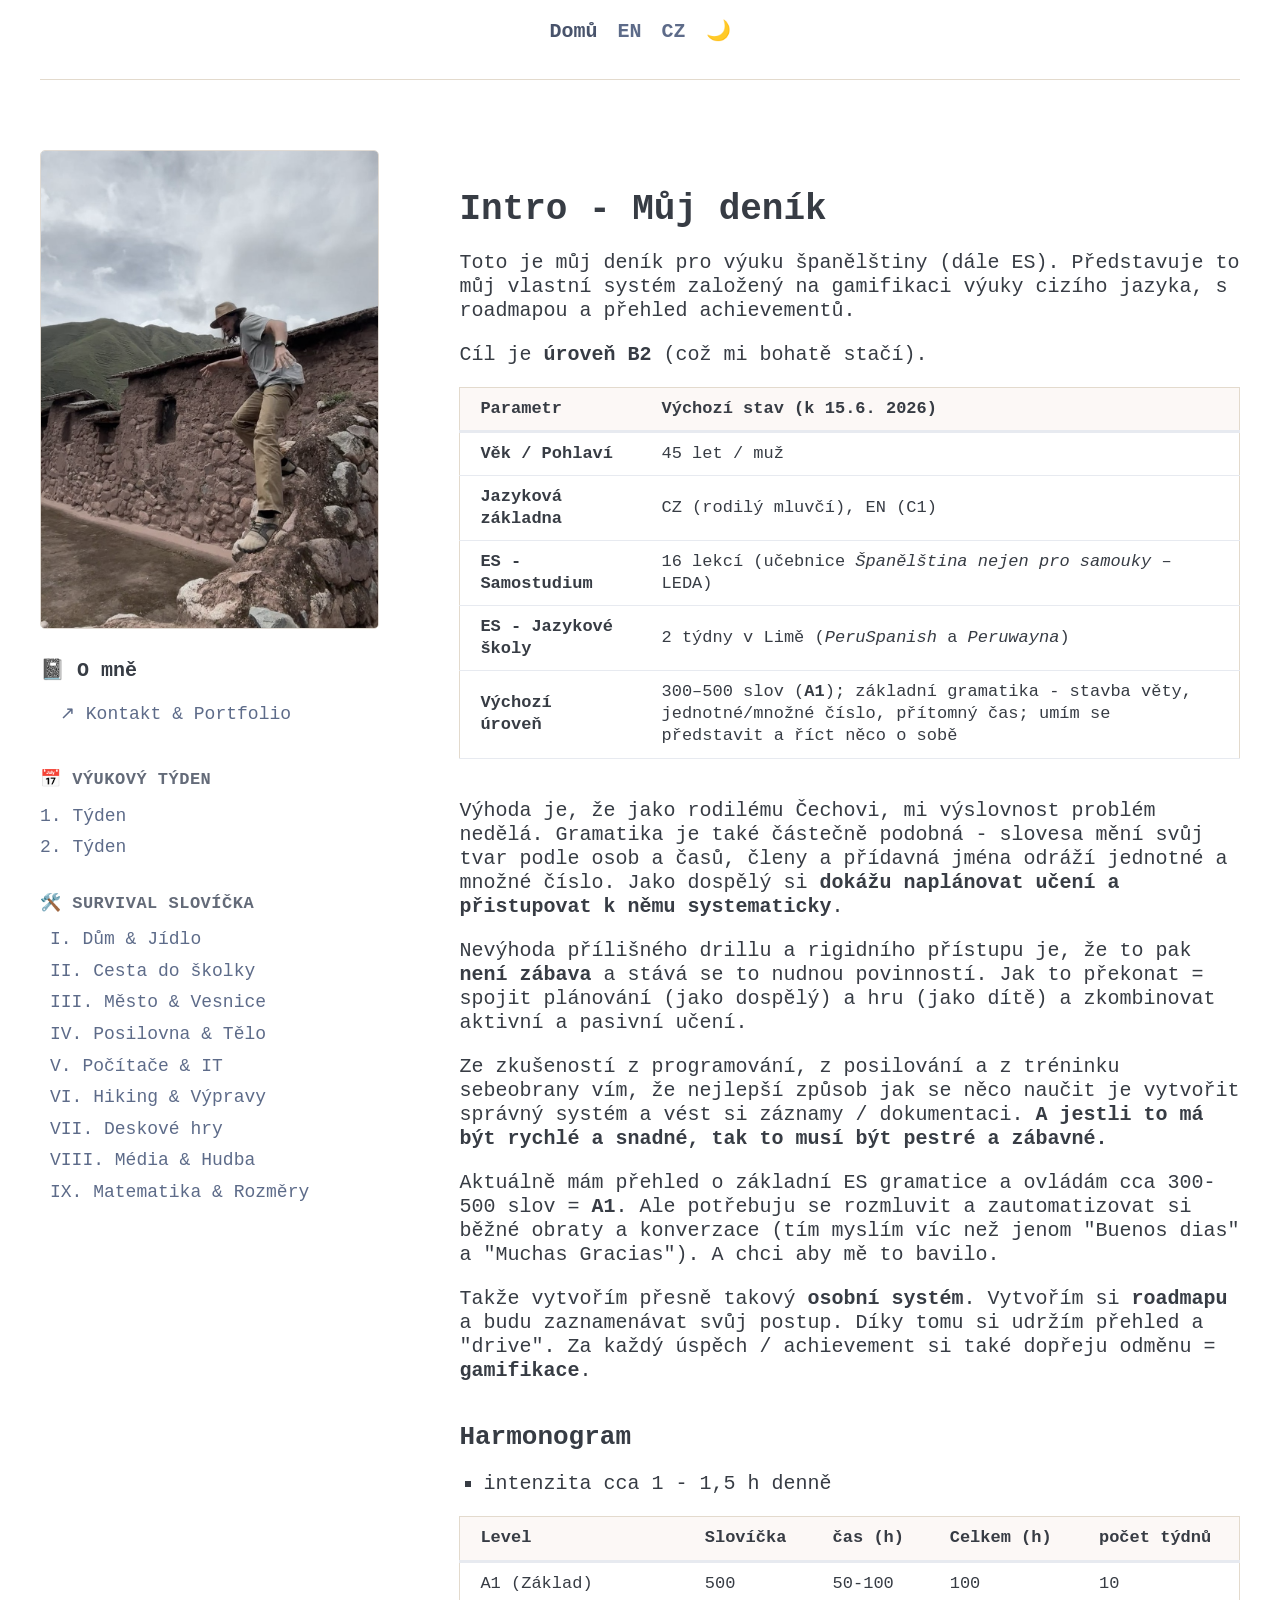
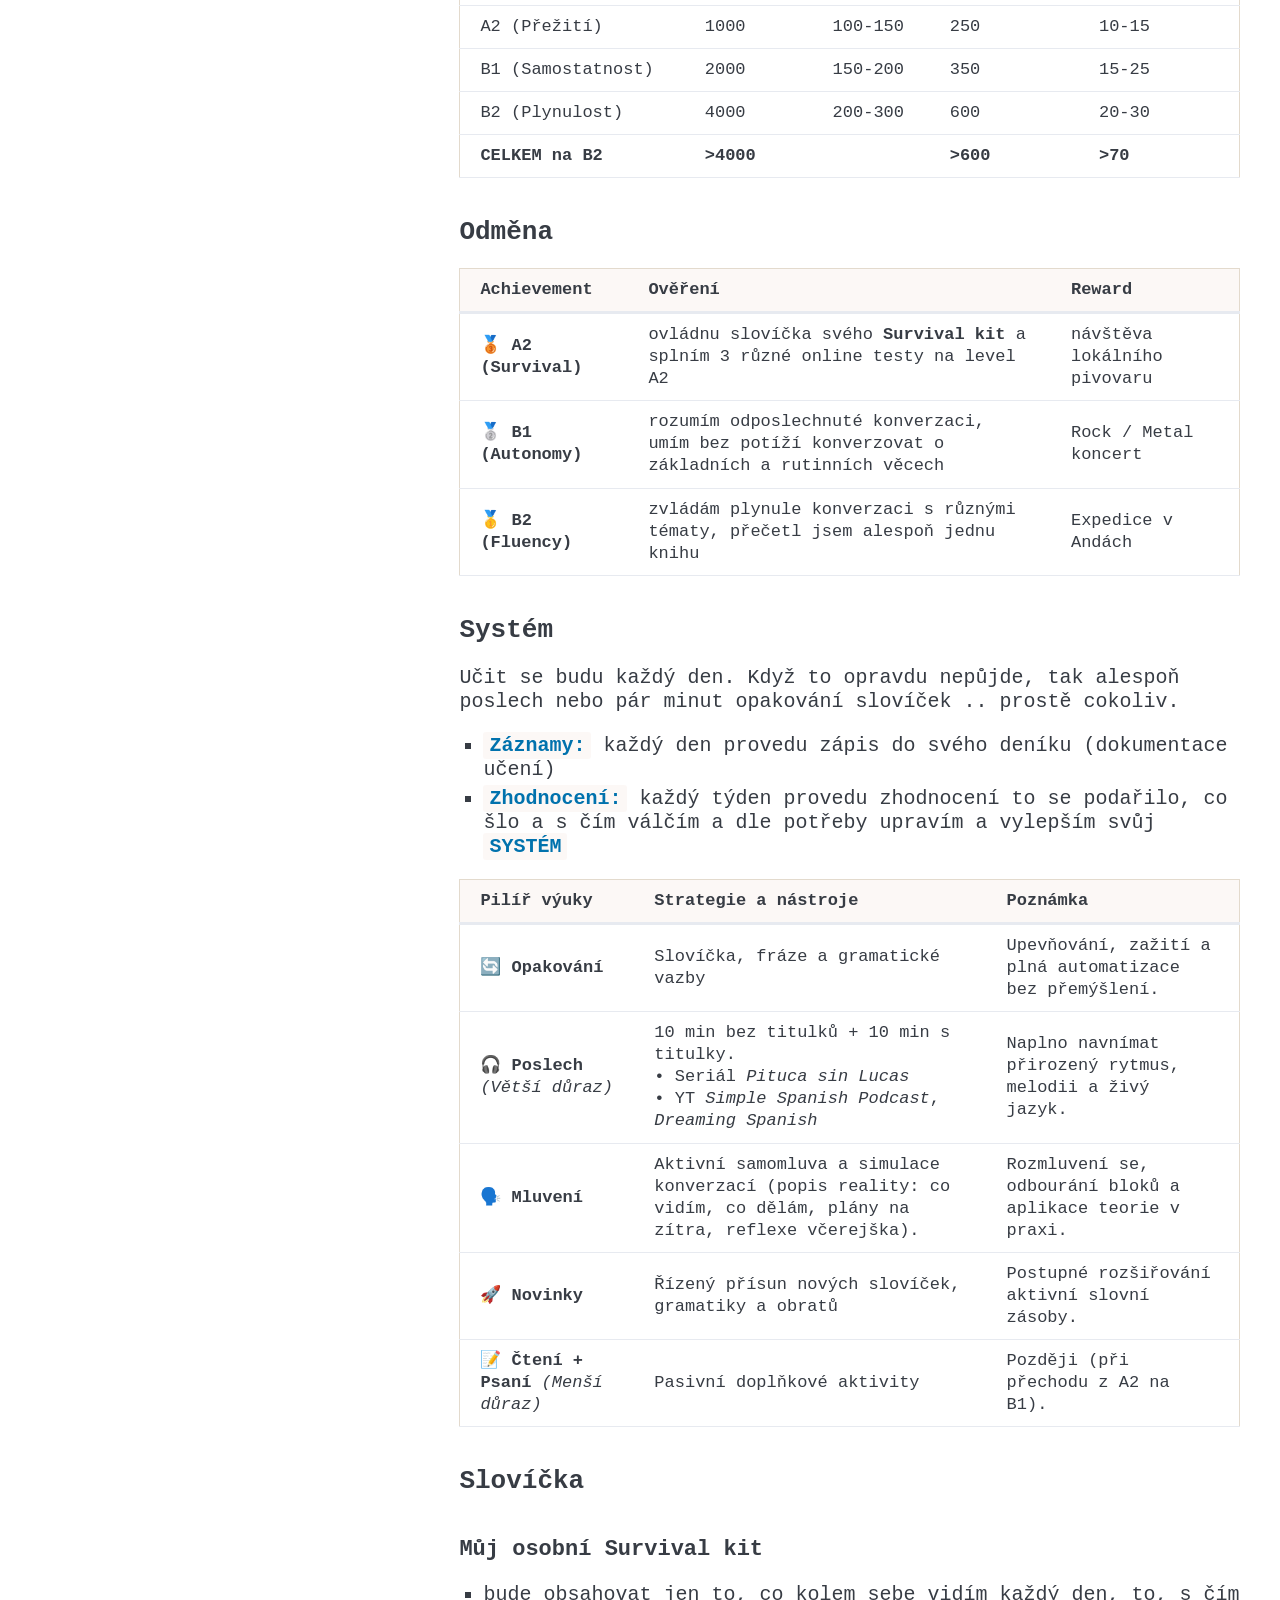
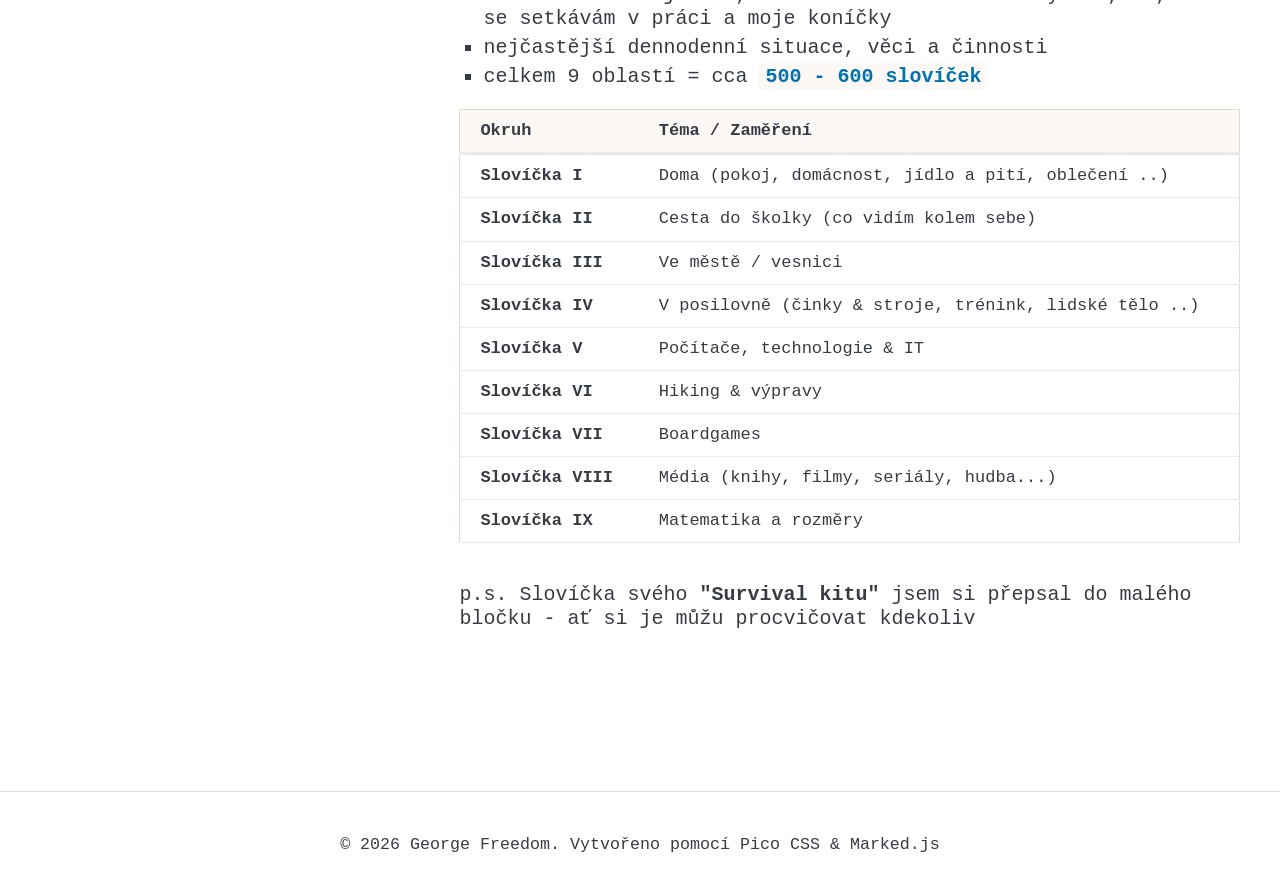
==== cz/index.html @ 5ef9df4e "Add files via upload" ====
<!DOCTYPE html>
<html lang="cs" data-theme="light">
<head>
    <meta charset="UTF-8">
    <meta name="viewport" content="width=device-width, initial-scale=1.0">
    <title>Moje cesta za španělštinou</title>
    <link rel="icon" type="image/png" href="../static/img/favicon.png">
    <meta name="description" content="Můj deník - systémové učení španělštiny.">
    
    <!-- CSS -->
    <link rel="stylesheet" href="../static/css/pico.min.css">  
    <link rel="stylesheet" href="../static/css/custom.css">
</head>
<body>

    <!-- TOP NAVIGATION -->
    <nav class="container">
        <ul>
            <li><a href="#" class="md-link secondary font-weight-bold" data-path="cz_content/intro.md">Domů</a></li>
            <li><a href="../index.html" class="secondary font-weight-bold">EN</a></li>
            <li><a href="#" class="secondary font-weight-bold">CZ</a></li>
            <li><a href="#" id="theme-toggle" class="secondary" aria-label="Změnit téma">🌙</a></li>
        </ul>
    </nav>

    <!-- TWO COLUMN LAYOUT -->
    <main class="container dashboard-grid">
        
        <!-- LEFT COLUMN: SYSTEM OVERVIEW & MD NAVIGATION -->
        <aside class="dashboard-sidebar">
            <div class="sidebar-sticky">
                
                <img class="journal-profile-img" src="../static/img/profilka.jpeg" alt="Expedition Logbook Focus">

                <div class="profile-header">
                    <p class="about-title">📓 O mně</p>
                    <ul class="about-links">
                        <li><a href="https://dashboard.georgefreedom.com/" target="_blank">↗ Kontakt & Portfolio</a></li>
                    </ul>
                </div>
                
                <nav class="journal-nav">
                    <p class="nav-title">📅 Výukový týden</p>
                    <ul>
                        <li><a href="#" class="md-link" data-path="cz_content/weeks/week1.md">1. Týden</a></li>
                        <li><a href="#" class="md-link" data-path="cz_content/weeks/week2.md">2. Týden</a></li>
                    </ul>

                    <p class="nav-title">🛠️ Survival slovíčka</p>
                    <ul>
                        <li><a href="#" class="md-link" data-path="cz_content/vocabulary/vocab1.md">I. Dům & Jídlo</a></li>
                        <li><a href="#" class="md-link" data-path="cz_content/vocabulary/vocab2.md">II. Cesta do školky</a></li>
                        <li><a href="#" class="md-link" data-path="cz_content/vocabulary/vocab3.md">III. Město & Vesnice</a></li>
                        <li><a href="#" class="md-link" data-path="cz_content/vocabulary/vocab4.md">IV. Posilovna & Tělo</a></li>
                        <li><a href="#" class="md-link" data-path="cz_content/vocabulary/vocab5.md">V. Počítače & IT</a></li>
                        <li><a href="#" class="md-link" data-path="cz_content/vocabulary/vocab6.md">VI. Hiking & Výpravy</a></li>
                        <li><a href="#" class="md-link" data-path="cz_content/vocabulary/vocab7.md">VII. Deskové hry</a></li>
                        <li><a href="#" class="md-link" data-path="cz_content/vocabulary/vocab8.md">VIII. Média & Hudba</a></li>
                        <li><a href="#" class="md-link" data-path="cz_content/vocabulary/vocab9.md">IX. Matematika & Rozměry</a></li>
                    </ul>
                </nav>
            </div>
        </aside>

        <!-- RIGHT COLUMN: DYNAMIC CONTENT AREA -->
        <section class="dashboard-content" id="view-wrapper">
            <div id="dynamic-content">
                <p aria-busy="true">Načítám jádro systému...</p>
            </div>
        </section>
    </main>

    <!-- FOOTER -->
    <footer class="dashboard-footer">
        <small>&copy; 2026 George Freedom. Vytvořeno pomocí Pico CSS & Marked.js</small>
    </footer>

    <!-- LOCAL MARKDOWN PARSER & ARCHITECTURE SCRIPT -->
    <script src="../static/js/marked.min.js"></script>
    <script>
        // Theme Toggle Logic
        const toggleBtn = document.getElementById('theme-toggle');
        const html = document.documentElement;
        const savedTheme = localStorage.getItem('theme') || (window.matchMedia('(prefers-color-scheme: dark)').matches ? 'dark' : 'light');
        html.setAttribute('data-theme', savedTheme);
        updateToggleIcon(savedTheme);

        toggleBtn.addEventListener('click', (e) => {
            e.preventDefault();
            const currentTheme = html.getAttribute('data-theme');
            const newTheme = currentTheme === 'dark' ? 'light' : 'dark';
            html.setAttribute('data-theme', newTheme);
            localStorage.setItem('theme', newTheme);
            updateToggleIcon(newTheme);
        });

        function updateToggleIcon(theme) {
            toggleBtn.innerHTML = theme === 'dark' ? '☀️' : '🌙';
        }

        // Default Intro Path for CZ version
        const DEFAULT_INTRO = "cz_content/intro.md";

        document.addEventListener("DOMContentLoaded", () => {
            fetchAndRenderMarkdown(DEFAULT_INTRO);
            
            const defaultActive = document.querySelector(`[data-path="${DEFAULT_INTRO}"]`);
            if (defaultActive) {
                defaultActive.setAttribute('aria-current', 'page');
            }
        });

        // Async Markdown Loader
        async function fetchAndRenderMarkdown(filePath) {
            const container = document.getElementById('dynamic-content');
            container.innerHTML = '<p aria-busy="true">Načítám záznam z deníku...</p>';
            
            try {
                const response = await fetch(filePath);
                if (!response.ok) throw new Error(`Soubor nenalezen (${response.status})`);
                
                const rawMarkdown = await response.text();
                container.innerHTML = marked.parse(rawMarkdown);
                
                if (window.innerWidth < 992) {
                    document.getElementById('view-wrapper').scrollIntoView({ behavior: 'smooth' });
                }
            } catch (error) {
                container.innerHTML = `
                    <article style="border-left: 4px solid var(--pico-form-element-invalid-border-color); font-family: var(--logbook-mono);">
                        <h3>Chyba při spuštění</h3>
                        <p>Nepodařilo se načíst: <code>${filePath}</code></p>
                        <p><small>${error.message}</small></p>
                    </article>
                `;
            }
        }

        // Navigation Link Trigger
        document.querySelectorAll('.md-link').forEach(link => {
            link.addEventListener('click', (e) => {
                e.preventDefault();
                
                document.querySelectorAll('.md-link').forEach(l => l.removeAttribute('aria-current'));
                
                // JS text boundary check matching Czech UI
                if (link.innerText !== "Domů") {
                    link.setAttribute('aria-current', 'page');
                } else {
                    const asideIntro = document.querySelector(`aside [data-path="${DEFAULT_INTRO}"]`);
                    if (asideIntro) asideIntro.setAttribute('aria-current', 'page');
                }
                
                const path = link.getAttribute('data-path');
                fetchAndRenderMarkdown(path);
            });
        });
    </script>
</body>
</html>
---- static/css/pico.min.css ----
@charset "UTF-8";/*!
 * Pico CSS ✨ v2.1.1 (https://picocss.com)
 * Copyright 2019-2025 - Licensed under MIT
 */:host,:root{--pico-font-family-emoji:"Apple Color Emoji","Segoe UI Emoji","Segoe UI Symbol","Noto Color Emoji";--pico-font-family-sans-serif:system-ui,"Segoe UI",Roboto,Oxygen,Ubuntu,Cantarell,Helvetica,Arial,"Helvetica Neue",sans-serif,var(--pico-font-family-emoji);--pico-font-family-monospace:ui-monospace,SFMono-Regular,"SF Mono",Menlo,Consolas,"Liberation Mono",monospace,var(--pico-font-family-emoji);--pico-font-family:var(--pico-font-family-sans-serif);--pico-line-height:1.5;--pico-font-weight:400;--pico-font-size:100%;--pico-text-underline-offset:0.1rem;--pico-border-radius:0.25rem;--pico-border-width:0.0625rem;--pico-outline-width:0.125rem;--pico-transition:0.2s ease-in-out;--pico-spacing:1rem;--pico-typography-spacing-vertical:1rem;--pico-block-spacing-vertical:var(--pico-spacing);--pico-block-spacing-horizontal:var(--pico-spacing);--pico-grid-column-gap:var(--pico-spacing);--pico-grid-row-gap:var(--pico-spacing);--pico-form-element-spacing-vertical:0.75rem;--pico-form-element-spacing-horizontal:1rem;--pico-group-box-shadow:0 0 0 rgba(0, 0, 0, 0);--pico-group-box-shadow-focus-with-button:0 0 0 var(--pico-outline-width) var(--pico-primary-focus);--pico-group-box-shadow-focus-with-input:0 0 0 0.0625rem var(--pico-form-element-border-color);--pico-modal-overlay-backdrop-filter:blur(0.375rem);--pico-nav-element-spacing-vertical:1rem;--pico-nav-element-spacing-horizontal:0.5rem;--pico-nav-link-spacing-vertical:0.5rem;--pico-nav-link-spacing-horizontal:0.5rem;--pico-nav-breadcrumb-divider:">";--pico-icon-checkbox:url("data:image/svg+xml,%3Csvg xmlns='http://www.w3.org/2000/svg' width='24' height='24' viewBox='0 0 24 24' fill='none' stroke='rgb(255, 255, 255)' stroke-width='4' stroke-linecap='round' stroke-linejoin='round'%3E%3Cpolyline points='20 6 9 17 4 12'%3E%3C/polyline%3E%3C/svg%3E");--pico-icon-minus:url("data:image/svg+xml,%3Csvg xmlns='http://www.w3.org/2000/svg' width='24' height='24' viewBox='0 0 24 24' fill='none' stroke='rgb(255, 255, 255)' stroke-width='4' stroke-linecap='round' stroke-linejoin='round'%3E%3Cline x1='5' y1='12' x2='19' y2='12'%3E%3C/line%3E%3C/svg%3E");--pico-icon-chevron:url("data:image/svg+xml,%3Csvg xmlns='http://www.w3.org/2000/svg' width='24' height='24' viewBox='0 0 24 24' fill='none' stroke='rgb(136, 145, 164)' stroke-width='2' stroke-linecap='round' stroke-linejoin='round'%3E%3Cpolyline points='6 9 12 15 18 9'%3E%3C/polyline%3E%3C/svg%3E");--pico-icon-date:url("data:image/svg+xml,%3Csvg xmlns='http://www.w3.org/2000/svg' width='24' height='24' viewBox='0 0 24 24' fill='none' stroke='rgb(136, 145, 164)' stroke-width='2' stroke-linecap='round' stroke-linejoin='round'%3E%3Crect x='3' y='4' width='18' height='18' rx='2' ry='2'%3E%3C/rect%3E%3Cline x1='16' y1='2' x2='16' y2='6'%3E%3C/line%3E%3Cline x1='8' y1='2' x2='8' y2='6'%3E%3C/line%3E%3Cline x1='3' y1='10' x2='21' y2='10'%3E%3C/line%3E%3C/svg%3E");--pico-icon-time:url("data:image/svg+xml,%3Csvg xmlns='http://www.w3.org/2000/svg' width='24' height='24' viewBox='0 0 24 24' fill='none' stroke='rgb(136, 145, 164)' stroke-width='2' stroke-linecap='round' stroke-linejoin='round'%3E%3Ccircle cx='12' cy='12' r='10'%3E%3C/circle%3E%3Cpolyline points='12 6 12 12 16 14'%3E%3C/polyline%3E%3C/svg%3E");--pico-icon-search:url("data:image/svg+xml,%3Csvg xmlns='http://www.w3.org/2000/svg' width='24' height='24' viewBox='0 0 24 24' fill='none' stroke='rgb(136, 145, 164)' stroke-width='1.5' stroke-linecap='round' stroke-linejoin='round'%3E%3Ccircle cx='11' cy='11' r='8'%3E%3C/circle%3E%3Cline x1='21' y1='21' x2='16.65' y2='16.65'%3E%3C/line%3E%3C/svg%3E");--pico-icon-close:url("data:image/svg+xml,%3Csvg xmlns='http://www.w3.org/2000/svg' width='24' height='24' viewBox='0 0 24 24' fill='none' stroke='rgb(136, 145, 164)' stroke-width='3' stroke-linecap='round' stroke-linejoin='round'%3E%3Cline x1='18' y1='6' x2='6' y2='18'%3E%3C/line%3E%3Cline x1='6' y1='6' x2='18' y2='18'%3E%3C/line%3E%3C/svg%3E");--pico-icon-loading:url("data:image/svg+xml,%3Csvg fill='none' height='24' width='24' viewBox='0 0 24 24' xmlns='http://www.w3.org/2000/svg' %3E%3Cstyle%3E g %7B animation: rotate 2s linear infinite; transform-origin: center center; %7D circle %7B stroke-dasharray: 75,100; stroke-dashoffset: -5; animation: dash 1.5s ease-in-out infinite; stroke-linecap: round; %7D @keyframes rotate %7B 0%25 %7B transform: rotate(0deg); %7D 100%25 %7B transform: rotate(360deg); %7D %7D @keyframes dash %7B 0%25 %7B stroke-dasharray: 1,100; stroke-dashoffset: 0; %7D 50%25 %7B stroke-dasharray: 44.5,100; stroke-dashoffset: -17.5; %7D 100%25 %7B stroke-dasharray: 44.5,100; stroke-dashoffset: -62; %7D %7D %3C/style%3E%3Cg%3E%3Ccircle cx='12' cy='12' r='10' fill='none' stroke='rgb(136, 145, 164)' stroke-width='4' /%3E%3C/g%3E%3C/svg%3E")}@media (min-width:576px){:host,:root{--pico-font-size:106.25%}}@media (min-width:768px){:host,:root{--pico-font-size:112.5%}}@media (min-width:1024px){:host,:root{--pico-font-size:118.75%}}@media (min-width:1280px){:host,:root{--pico-font-size:125%}}@media (min-width:1536px){:host,:root{--pico-font-size:131.25%}}a{--pico-text-decoration:underline}a.contrast,a.secondary{--pico-text-decoration:underline}small{--pico-font-size:0.875em}h1,h2,h3,h4,h5,h6{--pico-font-weight:700}h1{--pico-font-size:2rem;--pico-line-height:1.125;--pico-typography-spacing-top:3rem}h2{--pico-font-size:1.75rem;--pico-line-height:1.15;--pico-typography-spacing-top:2.625rem}h3{--pico-font-size:1.5rem;--pico-line-height:1.175;--pico-typography-spacing-top:2.25rem}h4{--pico-font-size:1.25rem;--pico-line-height:1.2;--pico-typography-spacing-top:1.874rem}h5{--pico-font-size:1.125rem;--pico-line-height:1.225;--pico-typography-spacing-top:1.6875rem}h6{--pico-font-size:1rem;--pico-line-height:1.25;--pico-typography-spacing-top:1.5rem}tfoot td,tfoot th,thead td,thead th{--pico-font-weight:600;--pico-border-width:0.1875rem}code,kbd,pre,samp{--pico-font-family:var(--pico-font-family-monospace)}kbd{--pico-font-weight:bolder}:where(select,textarea),input:not([type=submit],[type=button],[type=reset],[type=checkbox],[type=radio],[type=file]){--pico-outline-width:0.0625rem}[type=search]{--pico-border-radius:5rem}[type=checkbox],[type=radio]{--pico-border-width:0.125rem}[type=checkbox][role=switch]{--pico-border-width:0.1875rem}details.dropdown summary:not([role=button]){--pico-outline-width:0.0625rem}nav details.dropdown summary:focus-visible{--pico-outline-width:0.125rem}[role=search]{--pico-border-radius:5rem}[role=group]:has(button.secondary:focus,[type=submit].secondary:focus,[type=button].secondary:focus,[role=button].secondary:focus),[role=search]:has(button.secondary:focus,[type=submit].secondary:focus,[type=button].secondary:focus,[role=button].secondary:focus){--pico-group-box-shadow-focus-with-button:0 0 0 var(--pico-outline-width) var(--pico-secondary-focus)}[role=group]:has(button.contrast:focus,[type=submit].contrast:focus,[type=button].contrast:focus,[role=button].contrast:focus),[role=search]:has(button.contrast:focus,[type=submit].contrast:focus,[type=button].contrast:focus,[role=button].contrast:focus){--pico-group-box-shadow-focus-with-button:0 0 0 var(--pico-outline-width) var(--pico-contrast-focus)}[role=group] [role=button],[role=group] [type=button],[role=group] [type=submit],[role=group] button,[role=search] [role=button],[role=search] [type=button],[role=search] [type=submit],[role=search] button{--pico-form-element-spacing-horizontal:2rem}details summary[role=button]:not(.outline)::after{filter:brightness(0) invert(1)}[aria-busy=true]:not(input,select,textarea):is(button,[type=submit],[type=button],[type=reset],[role=button]):not(.outline)::before{filter:brightness(0) invert(1)}:host(:not([data-theme=dark])),:root:not([data-theme=dark]),[data-theme=light]{color-scheme:light;--pico-background-color:#fff;--pico-color:#373c44;--pico-text-selection-color:rgba(2, 154, 232, 0.25);--pico-muted-color:#646b79;--pico-muted-border-color:rgb(231, 234, 239.5);--pico-primary:#0172ad;--pico-primary-background:#0172ad;--pico-primary-border:var(--pico-primary-background);--pico-primary-underline:rgba(1, 114, 173, 0.5);--pico-primary-hover:#015887;--pico-primary-hover-background:#02659a;--pico-primary-hover-border:var(--pico-primary-hover-background);--pico-primary-hover-underline:var(--pico-primary-hover);--pico-primary-focus:rgba(2, 154, 232, 0.5);--pico-primary-inverse:#fff;--pico-secondary:#5d6b89;--pico-secondary-background:#525f7a;--pico-secondary-border:var(--pico-secondary-background);--pico-secondary-underline:rgba(93, 107, 137, 0.5);--pico-secondary-hover:#48536b;--pico-secondary-hover-background:#48536b;--pico-secondary-hover-border:var(--pico-secondary-hover-background);--pico-secondary-hover-underline:var(--pico-secondary-hover);--pico-secondary-focus:rgba(93, 107, 137, 0.25);--pico-secondary-inverse:#fff;--pico-contrast:#181c25;--pico-contrast-background:#181c25;--pico-contrast-border:var(--pico-contrast-background);--pico-contrast-underline:rgba(24, 28, 37, 0.5);--pico-contrast-hover:#000;--pico-contrast-hover-background:#000;--pico-contrast-hover-border:var(--pico-contrast-hover-background);--pico-contrast-hover-underline:var(--pico-secondary-hover);--pico-contrast-focus:rgba(93, 107, 137, 0.25);--pico-contrast-inverse:#fff;--pico-box-shadow:0.0145rem 0.029rem 0.174rem rgba(129, 145, 181, 0.01698),0.0335rem 0.067rem 0.402rem rgba(129, 145, 181, 0.024),0.0625rem 0.125rem 0.75rem rgba(129, 145, 181, 0.03),0.1125rem 0.225rem 1.35rem rgba(129, 145, 181, 0.036),0.2085rem 0.417rem 2.502rem rgba(129, 145, 181, 0.04302),0.5rem 1rem 6rem rgba(129, 145, 181, 0.06),0 0 0 0.0625rem rgba(129, 145, 181, 0.015);--pico-h1-color:#2d3138;--pico-h2-color:#373c44;--pico-h3-color:#424751;--pico-h4-color:#4d535e;--pico-h5-color:#5c6370;--pico-h6-color:#646b79;--pico-mark-background-color:rgb(252.5, 230.5, 191.5);--pico-mark-color:#0f1114;--pico-ins-color:rgb(28.5, 105.5, 84);--pico-del-color:rgb(136, 56.5, 53);--pico-blockquote-border-color:var(--pico-muted-border-color);--pico-blockquote-footer-color:var(--pico-muted-color);--pico-button-box-shadow:0 0 0 rgba(0, 0, 0, 0);--pico-button-hover-box-shadow:0 0 0 rgba(0, 0, 0, 0);--pico-table-border-color:var(--pico-muted-border-color);--pico-table-row-stripped-background-color:rgba(111, 120, 135, 0.0375);--pico-code-background-color:rgb(243, 244.5, 246.75);--pico-code-color:#646b79;--pico-code-kbd-background-color:var(--pico-color);--pico-code-kbd-color:var(--pico-background-color);--pico-form-element-background-color:rgb(251, 251.5, 252.25);--pico-form-element-selected-background-color:#dfe3eb;--pico-form-element-border-color:#cfd5e2;--pico-form-element-color:#23262c;--pico-form-element-placeholder-color:var(--pico-muted-color);--pico-form-element-active-background-color:#fff;--pico-form-element-active-border-color:var(--pico-primary-border);--pico-form-element-focus-color:var(--pico-primary-border);--pico-form-element-disabled-opacity:0.5;--pico-form-element-invalid-border-color:rgb(183.5, 105.5, 106.5);--pico-form-element-invalid-active-border-color:rgb(200.25, 79.25, 72.25);--pico-form-element-invalid-focus-color:var(--pico-form-element-invalid-active-border-color);--pico-form-element-valid-border-color:rgb(76, 154.5, 137.5);--pico-form-element-valid-active-border-color:rgb(39, 152.75, 118.75);--pico-form-element-valid-focus-color:var(--pico-form-element-valid-active-border-color);--pico-switch-background-color:#bfc7d9;--pico-switch-checked-background-color:var(--pico-primary-background);--pico-switch-color:#fff;--pico-switch-thumb-box-shadow:0 0 0 rgba(0, 0, 0, 0);--pico-range-border-color:#dfe3eb;--pico-range-active-border-color:#bfc7d9;--pico-range-thumb-border-color:var(--pico-background-color);--pico-range-thumb-color:var(--pico-secondary-background);--pico-range-thumb-active-color:var(--pico-primary-background);--pico-accordion-border-color:var(--pico-muted-border-color);--pico-accordion-active-summary-color:var(--pico-primary-hover);--pico-accordion-close-summary-color:var(--pico-color);--pico-accordion-open-summary-color:var(--pico-muted-color);--pico-card-background-color:var(--pico-background-color);--pico-card-border-color:var(--pico-muted-border-color);--pico-card-box-shadow:var(--pico-box-shadow);--pico-card-sectioning-background-color:rgb(251, 251.5, 252.25);--pico-dropdown-background-color:#fff;--pico-dropdown-border-color:#eff1f4;--pico-dropdown-box-shadow:var(--pico-box-shadow);--pico-dropdown-color:var(--pico-color);--pico-dropdown-hover-background-color:#eff1f4;--pico-loading-spinner-opacity:0.5;--pico-modal-overlay-background-color:rgba(232, 234, 237, 0.75);--pico-progress-background-color:#dfe3eb;--pico-progress-color:var(--pico-primary-background);--pico-tooltip-background-color:var(--pico-contrast-background);--pico-tooltip-color:var(--pico-contrast-inverse);--pico-icon-valid:url("data:image/svg+xml,%3Csvg xmlns='http://www.w3.org/2000/svg' width='24' height='24' viewBox='0 0 24 24' fill='none' stroke='rgb(76, 154.5, 137.5)' stroke-width='2' stroke-linecap='round' stroke-linejoin='round'%3E%3Cpolyline points='20 6 9 17 4 12'%3E%3C/polyline%3E%3C/svg%3E");--pico-icon-invalid:url("data:image/svg+xml,%3Csvg xmlns='http://www.w3.org/2000/svg' width='24' height='24' viewBox='0 0 24 24' fill='none' stroke='rgb(200.25, 79.25, 72.25)' stroke-width='2' stroke-linecap='round' stroke-linejoin='round'%3E%3Ccircle cx='12' cy='12' r='10'%3E%3C/circle%3E%3Cline x1='12' y1='8' x2='12' y2='12'%3E%3C/line%3E%3Cline x1='12' y1='16' x2='12.01' y2='16'%3E%3C/line%3E%3C/svg%3E")}:host(:not([data-theme=dark])) input:is([type=submit],[type=button],[type=reset],[type=checkbox],[type=radio],[type=file]),:root:not([data-theme=dark]) input:is([type=submit],[type=button],[type=reset],[type=checkbox],[type=radio],[type=file]),[data-theme=light] input:is([type=submit],[type=button],[type=reset],[type=checkbox],[type=radio],[type=file]){--pico-form-element-focus-color:var(--pico-primary-focus)}@media only screen and (prefers-color-scheme:dark){:host(:not([data-theme])),:root:not([data-theme]){color-scheme:dark;--pico-background-color:rgb(19, 22.5, 30.5);--pico-color:#c2c7d0;--pico-text-selection-color:rgba(1, 170, 255, 0.1875);--pico-muted-color:#7b8495;--pico-muted-border-color:#202632;--pico-primary:#01aaff;--pico-primary-background:#0172ad;--pico-primary-border:var(--pico-primary-background);--pico-primary-underline:rgba(1, 170, 255, 0.5);--pico-primary-hover:#79c0ff;--pico-primary-hover-background:#017fc0;--pico-primary-hover-border:var(--pico-primary-hover-background);--pico-primary-hover-underline:var(--pico-primary-hover);--pico-primary-focus:rgba(1, 170, 255, 0.375);--pico-primary-inverse:#fff;--pico-secondary:#969eaf;--pico-secondary-background:#525f7a;--pico-secondary-border:var(--pico-secondary-background);--pico-secondary-underline:rgba(150, 158, 175, 0.5);--pico-secondary-hover:#b3b9c5;--pico-secondary-hover-background:#5d6b89;--pico-secondary-hover-border:var(--pico-secondary-hover-background);--pico-secondary-hover-underline:var(--pico-secondary-hover);--pico-secondary-focus:rgba(144, 158, 190, 0.25);--pico-secondary-inverse:#fff;--pico-contrast:#dfe3eb;--pico-contrast-background:#eff1f4;--pico-contrast-border:var(--pico-contrast-background);--pico-contrast-underline:rgba(223, 227, 235, 0.5);--pico-contrast-hover:#fff;--pico-contrast-hover-background:#fff;--pico-contrast-hover-border:var(--pico-contrast-hover-background);--pico-contrast-hover-underline:var(--pico-contrast-hover);--pico-contrast-focus:rgba(207, 213, 226, 0.25);--pico-contrast-inverse:#000;--pico-box-shadow:0.0145rem 0.029rem 0.174rem rgba(7, 8.5, 12, 0.01698),0.0335rem 0.067rem 0.402rem rgba(7, 8.5, 12, 0.024),0.0625rem 0.125rem 0.75rem rgba(7, 8.5, 12, 0.03),0.1125rem 0.225rem 1.35rem rgba(7, 8.5, 12, 0.036),0.2085rem 0.417rem 2.502rem rgba(7, 8.5, 12, 0.04302),0.5rem 1rem 6rem rgba(7, 8.5, 12, 0.06),0 0 0 0.0625rem rgba(7, 8.5, 12, 0.015);--pico-h1-color:#f0f1f3;--pico-h2-color:#e0e3e7;--pico-h3-color:#c2c7d0;--pico-h4-color:#b3b9c5;--pico-h5-color:#a4acba;--pico-h6-color:#8891a4;--pico-mark-background-color:#014063;--pico-mark-color:#fff;--pico-ins-color:#62af9a;--pico-del-color:rgb(205.5, 126, 123);--pico-blockquote-border-color:var(--pico-muted-border-color);--pico-blockquote-footer-color:var(--pico-muted-color);--pico-button-box-shadow:0 0 0 rgba(0, 0, 0, 0);--pico-button-hover-box-shadow:0 0 0 rgba(0, 0, 0, 0);--pico-table-border-color:var(--pico-muted-border-color);--pico-table-row-stripped-background-color:rgba(111, 120, 135, 0.0375);--pico-code-background-color:rgb(26, 30.5, 40.25);--pico-code-color:#8891a4;--pico-code-kbd-background-color:var(--pico-color);--pico-code-kbd-color:var(--pico-background-color);--pico-form-element-background-color:rgb(28, 33, 43.5);--pico-form-element-selected-background-color:#2a3140;--pico-form-element-border-color:#2a3140;--pico-form-element-color:#e0e3e7;--pico-form-element-placeholder-color:#8891a4;--pico-form-element-active-background-color:rgb(26, 30.5, 40.25);--pico-form-element-active-border-color:var(--pico-primary-border);--pico-form-element-focus-color:var(--pico-primary-border);--pico-form-element-disabled-opacity:0.5;--pico-form-element-invalid-border-color:rgb(149.5, 74, 80);--pico-form-element-invalid-active-border-color:rgb(183.25, 63.5, 59);--pico-form-element-invalid-focus-color:var(--pico-form-element-invalid-active-border-color);--pico-form-element-valid-border-color:#2a7b6f;--pico-form-element-valid-active-border-color:rgb(22, 137, 105.5);--pico-form-element-valid-focus-color:var(--pico-form-element-valid-active-border-color);--pico-switch-background-color:#333c4e;--pico-switch-checked-background-color:var(--pico-primary-background);--pico-switch-color:#fff;--pico-switch-thumb-box-shadow:0 0 0 rgba(0, 0, 0, 0);--pico-range-border-color:#202632;--pico-range-active-border-color:#2a3140;--pico-range-thumb-border-color:var(--pico-background-color);--pico-range-thumb-color:var(--pico-secondary-background);--pico-range-thumb-active-color:var(--pico-primary-background);--pico-accordion-border-color:var(--pico-muted-border-color);--pico-accordion-active-summary-color:var(--pico-primary-hover);--pico-accordion-close-summary-color:var(--pico-color);--pico-accordion-open-summary-color:var(--pico-muted-color);--pico-card-background-color:#181c25;--pico-card-border-color:var(--pico-card-background-color);--pico-card-box-shadow:var(--pico-box-shadow);--pico-card-sectioning-background-color:rgb(26, 30.5, 40.25);--pico-dropdown-background-color:#181c25;--pico-dropdown-border-color:#202632;--pico-dropdown-box-shadow:var(--pico-box-shadow);--pico-dropdown-color:var(--pico-color);--pico-dropdown-hover-background-color:#202632;--pico-loading-spinner-opacity:0.5;--pico-modal-overlay-background-color:rgba(7.5, 8.5, 10, 0.75);--pico-progress-background-color:#202632;--pico-progress-color:var(--pico-primary-background);--pico-tooltip-background-color:var(--pico-contrast-background);--pico-tooltip-color:var(--pico-contrast-inverse);--pico-icon-valid:url("data:image/svg+xml,%3Csvg xmlns='http://www.w3.org/2000/svg' width='24' height='24' viewBox='0 0 24 24' fill='none' stroke='rgb(42, 123, 111)' stroke-width='2' stroke-linecap='round' stroke-linejoin='round'%3E%3Cpolyline points='20 6 9 17 4 12'%3E%3C/polyline%3E%3C/svg%3E");--pico-icon-invalid:url("data:image/svg+xml,%3Csvg xmlns='http://www.w3.org/2000/svg' width='24' height='24' viewBox='0 0 24 24' fill='none' stroke='rgb(149.5, 74, 80)' stroke-width='2' stroke-linecap='round' stroke-linejoin='round'%3E%3Ccircle cx='12' cy='12' r='10'%3E%3C/circle%3E%3Cline x1='12' y1='8' x2='12' y2='12'%3E%3C/line%3E%3Cline x1='12' y1='16' x2='12.01' y2='16'%3E%3C/line%3E%3C/svg%3E")}:host(:not([data-theme])) input:is([type=submit],[type=button],[type=reset],[type=checkbox],[type=radio],[type=file]),:root:not([data-theme]) input:is([type=submit],[type=button],[type=reset],[type=checkbox],[type=radio],[type=file]){--pico-form-element-focus-color:var(--pico-primary-focus)}:host(:not([data-theme])) details summary[role=button].contrast:not(.outline)::after,:root:not([data-theme]) details summary[role=button].contrast:not(.outline)::after{filter:brightness(0)}:host(:not([data-theme])) [aria-busy=true]:not(input,select,textarea).contrast:is(button,[type=submit],[type=button],[type=reset],[role=button]):not(.outline)::before,:root:not([data-theme]) [aria-busy=true]:not(input,select,textarea).contrast:is(button,[type=submit],[type=button],[type=reset],[role=button]):not(.outline)::before{filter:brightness(0)}}[data-theme=dark]{color-scheme:dark;--pico-background-color:rgb(19, 22.5, 30.5);--pico-color:#c2c7d0;--pico-text-selection-color:rgba(1, 170, 255, 0.1875);--pico-muted-color:#7b8495;--pico-muted-border-color:#202632;--pico-primary:#01aaff;--pico-primary-background:#0172ad;--pico-primary-border:var(--pico-primary-background);--pico-primary-underline:rgba(1, 170, 255, 0.5);--pico-primary-hover:#79c0ff;--pico-primary-hover-background:#017fc0;--pico-primary-hover-border:var(--pico-primary-hover-background);--pico-primary-hover-underline:var(--pico-primary-hover);--pico-primary-focus:rgba(1, 170, 255, 0.375);--pico-primary-inverse:#fff;--pico-secondary:#969eaf;--pico-secondary-background:#525f7a;--pico-secondary-border:var(--pico-secondary-background);--pico-secondary-underline:rgba(150, 158, 175, 0.5);--pico-secondary-hover:#b3b9c5;--pico-secondary-hover-background:#5d6b89;--pico-secondary-hover-border:var(--pico-secondary-hover-background);--pico-secondary-hover-underline:var(--pico-secondary-hover);--pico-secondary-focus:rgba(144, 158, 190, 0.25);--pico-secondary-inverse:#fff;--pico-contrast:#dfe3eb;--pico-contrast-background:#eff1f4;--pico-contrast-border:var(--pico-contrast-background);--pico-contrast-underline:rgba(223, 227, 235, 0.5);--pico-contrast-hover:#fff;--pico-contrast-hover-background:#fff;--pico-contrast-hover-border:var(--pico-contrast-hover-background);--pico-contrast-hover-underline:var(--pico-contrast-hover);--pico-contrast-focus:rgba(207, 213, 226, 0.25);--pico-contrast-inverse:#000;--pico-box-shadow:0.0145rem 0.029rem 0.174rem rgba(7, 8.5, 12, 0.01698),0.0335rem 0.067rem 0.402rem rgba(7, 8.5, 12, 0.024),0.0625rem 0.125rem 0.75rem rgba(7, 8.5, 12, 0.03),0.1125rem 0.225rem 1.35rem rgba(7, 8.5, 12, 0.036),0.2085rem 0.417rem 2.502rem rgba(7, 8.5, 12, 0.04302),0.5rem 1rem 6rem rgba(7, 8.5, 12, 0.06),0 0 0 0.0625rem rgba(7, 8.5, 12, 0.015);--pico-h1-color:#f0f1f3;--pico-h2-color:#e0e3e7;--pico-h3-color:#c2c7d0;--pico-h4-color:#b3b9c5;--pico-h5-color:#a4acba;--pico-h6-color:#8891a4;--pico-mark-background-color:#014063;--pico-mark-color:#fff;--pico-ins-color:#62af9a;--pico-del-color:rgb(205.5, 126, 123);--pico-blockquote-border-color:var(--pico-muted-border-color);--pico-blockquote-footer-color:var(--pico-muted-color);--pico-button-box-shadow:0 0 0 rgba(0, 0, 0, 0);--pico-button-hover-box-shadow:0 0 0 rgba(0, 0, 0, 0);--pico-table-border-color:var(--pico-muted-border-color);--pico-table-row-stripped-background-color:rgba(111, 120, 135, 0.0375);--pico-code-background-color:rgb(26, 30.5, 40.25);--pico-code-color:#8891a4;--pico-code-kbd-background-color:var(--pico-color);--pico-code-kbd-color:var(--pico-background-color);--pico-form-element-background-color:rgb(28, 33, 43.5);--pico-form-element-selected-background-color:#2a3140;--pico-form-element-border-color:#2a3140;--pico-form-element-color:#e0e3e7;--pico-form-element-placeholder-color:#8891a4;--pico-form-element-active-background-color:rgb(26, 30.5, 40.25);--pico-form-element-active-border-color:var(--pico-primary-border);--pico-form-element-focus-color:var(--pico-primary-border);--pico-form-element-disabled-opacity:0.5;--pico-form-element-invalid-border-color:rgb(149.5, 74, 80);--pico-form-element-invalid-active-border-color:rgb(183.25, 63.5, 59);--pico-form-element-invalid-focus-color:var(--pico-form-element-invalid-active-border-color);--pico-form-element-valid-border-color:#2a7b6f;--pico-form-element-valid-active-border-color:rgb(22, 137, 105.5);--pico-form-element-valid-focus-color:var(--pico-form-element-valid-active-border-color);--pico-switch-background-color:#333c4e;--pico-switch-checked-background-color:var(--pico-primary-background);--pico-switch-color:#fff;--pico-switch-thumb-box-shadow:0 0 0 rgba(0, 0, 0, 0);--pico-range-border-color:#202632;--pico-range-active-border-color:#2a3140;--pico-range-thumb-border-color:var(--pico-background-color);--pico-range-thumb-color:var(--pico-secondary-background);--pico-range-thumb-active-color:var(--pico-primary-background);--pico-accordion-border-color:var(--pico-muted-border-color);--pico-accordion-active-summary-color:var(--pico-primary-hover);--pico-accordion-close-summary-color:var(--pico-color);--pico-accordion-open-summary-color:var(--pico-muted-color);--pico-card-background-color:#181c25;--pico-card-border-color:var(--pico-card-background-color);--pico-card-box-shadow:var(--pico-box-shadow);--pico-card-sectioning-background-color:rgb(26, 30.5, 40.25);--pico-dropdown-background-color:#181c25;--pico-dropdown-border-color:#202632;--pico-dropdown-box-shadow:var(--pico-box-shadow);--pico-dropdown-color:var(--pico-color);--pico-dropdown-hover-background-color:#202632;--pico-loading-spinner-opacity:0.5;--pico-modal-overlay-background-color:rgba(7.5, 8.5, 10, 0.75);--pico-progress-background-color:#202632;--pico-progress-color:var(--pico-primary-background);--pico-tooltip-background-color:var(--pico-contrast-background);--pico-tooltip-color:var(--pico-contrast-inverse);--pico-icon-valid:url("data:image/svg+xml,%3Csvg xmlns='http://www.w3.org/2000/svg' width='24' height='24' viewBox='0 0 24 24' fill='none' stroke='rgb(42, 123, 111)' stroke-width='2' stroke-linecap='round' stroke-linejoin='round'%3E%3Cpolyline points='20 6 9 17 4 12'%3E%3C/polyline%3E%3C/svg%3E");--pico-icon-invalid:url("data:image/svg+xml,%3Csvg xmlns='http://www.w3.org/2000/svg' width='24' height='24' viewBox='0 0 24 24' fill='none' stroke='rgb(149.5, 74, 80)' stroke-width='2' stroke-linecap='round' stroke-linejoin='round'%3E%3Ccircle cx='12' cy='12' r='10'%3E%3C/circle%3E%3Cline x1='12' y1='8' x2='12' y2='12'%3E%3C/line%3E%3Cline x1='12' y1='16' x2='12.01' y2='16'%3E%3C/line%3E%3C/svg%3E")}[data-theme=dark] input:is([type=submit],[type=button],[type=reset],[type=checkbox],[type=radio],[type=file]){--pico-form-element-focus-color:var(--pico-primary-focus)}[data-theme=dark] details summary[role=button].contrast:not(.outline)::after{filter:brightness(0)}[data-theme=dark] [aria-busy=true]:not(input,select,textarea).contrast:is(button,[type=submit],[type=button],[type=reset],[role=button]):not(.outline)::before{filter:brightness(0)}[type=checkbox],[type=radio],[type=range],progress{accent-color:var(--pico-primary)}*,::after,::before{box-sizing:border-box;background-repeat:no-repeat}::after,::before{text-decoration:inherit;vertical-align:inherit}:where(:host),:where(:root){-webkit-tap-highlight-color:transparent;-webkit-text-size-adjust:100%;-moz-text-size-adjust:100%;text-size-adjust:100%;background-color:var(--pico-background-color);color:var(--pico-color);font-weight:var(--pico-font-weight);font-size:var(--pico-font-size);line-height:var(--pico-line-height);font-family:var(--pico-font-family);text-underline-offset:var(--pico-text-underline-offset);text-rendering:optimizeLegibility;overflow-wrap:break-word;-moz-tab-size:4;-o-tab-size:4;tab-size:4}body{width:100%;margin:0}main{display:block}body>footer,body>header,body>main{padding-block:var(--pico-block-spacing-vertical)}section{margin-bottom:var(--pico-block-spacing-vertical)}.container,.container-fluid{width:100%;margin-right:auto;margin-left:auto;padding-right:var(--pico-spacing);padding-left:var(--pico-spacing)}@media (min-width:576px){.container{max-width:510px;padding-right:0;padding-left:0}}@media (min-width:768px){.container{max-width:700px}}@media (min-width:1024px){.container{max-width:950px}}@media (min-width:1280px){.container{max-width:1200px}}@media (min-width:1536px){.container{max-width:1450px}}.grid{grid-column-gap:var(--pico-grid-column-gap);grid-row-gap:var(--pico-grid-row-gap);display:grid;grid-template-columns:1fr}@media (min-width:768px){.grid{grid-template-columns:repeat(auto-fit,minmax(0%,1fr))}}.grid>*{min-width:0}.overflow-auto{overflow:auto}b,strong{font-weight:bolder}sub,sup{position:relative;font-size:.75em;line-height:0;vertical-align:baseline}sub{bottom:-.25em}sup{top:-.5em}address,blockquote,dl,ol,p,pre,table,ul{margin-top:0;margin-bottom:var(--pico-typography-spacing-vertical);color:var(--pico-color);font-style:normal;font-weight:var(--pico-font-weight)}h1,h2,h3,h4,h5,h6{margin-top:0;margin-bottom:var(--pico-typography-spacing-vertical);color:var(--pico-color);font-weight:var(--pico-font-weight);font-size:var(--pico-font-size);line-height:var(--pico-line-height);font-family:var(--pico-font-family)}h1{--pico-color:var(--pico-h1-color)}h2{--pico-color:var(--pico-h2-color)}h3{--pico-color:var(--pico-h3-color)}h4{--pico-color:var(--pico-h4-color)}h5{--pico-color:var(--pico-h5-color)}h6{--pico-color:var(--pico-h6-color)}:where(article,address,blockquote,dl,figure,form,ol,p,pre,table,ul)~:is(h1,h2,h3,h4,h5,h6){margin-top:var(--pico-typography-spacing-top)}p{margin-bottom:var(--pico-typography-spacing-vertical)}hgroup{margin-bottom:var(--pico-typography-spacing-vertical)}hgroup>*{margin-top:0;margin-bottom:0}hgroup>:not(:first-child):last-child{--pico-color:var(--pico-muted-color);--pico-font-weight:unset;font-size:1rem}:where(ol,ul) li{margin-bottom:calc(var(--pico-typography-spacing-vertical) * .25)}:where(dl,ol,ul) :where(dl,ol,ul){margin:0;margin-top:calc(var(--pico-typography-spacing-vertical) * .25)}ul li{list-style:square}mark{padding:.125rem .25rem;background-color:var(--pico-mark-background-color);color:var(--pico-mark-color);vertical-align:baseline}blockquote{display:block;margin:var(--pico-typography-spacing-vertical) 0;padding:var(--pico-spacing);border-right:none;border-left:.25rem solid var(--pico-blockquote-border-color);border-inline-start:0.25rem solid var(--pico-blockquote-border-color);border-inline-end:none}blockquote footer{margin-top:calc(var(--pico-typography-spacing-vertical) * .5);color:var(--pico-blockquote-footer-color)}abbr[title]{border-bottom:1px dotted;text-decoration:none;cursor:help}ins{color:var(--pico-ins-color);text-decoration:none}del{color:var(--pico-del-color)}::-moz-selection{background-color:var(--pico-text-selection-color)}::selection{background-color:var(--pico-text-selection-color)}:where(a:not([role=button])),[role=link]{--pico-color:var(--pico-primary);--pico-background-color:transparent;--pico-underline:var(--pico-primary-underline);outline:0;background-color:var(--pico-background-color);color:var(--pico-color);-webkit-text-decoration:var(--pico-text-decoration);text-decoration:var(--pico-text-decoration);text-decoration-color:var(--pico-underline);text-underline-offset:0.125em;transition:background-color var(--pico-transition),color var(--pico-transition),box-shadow var(--pico-transition),-webkit-text-decoration var(--pico-transition);transition:background-color var(--pico-transition),color var(--pico-transition),text-decoration var(--pico-transition),box-shadow var(--pico-transition);transition:background-color var(--pico-transition),color var(--pico-transition),text-decoration var(--pico-transition),box-shadow var(--pico-transition),-webkit-text-decoration var(--pico-transition)}:where(a:not([role=button])):is([aria-current]:not([aria-current=false]),:hover,:active,:focus),[role=link]:is([aria-current]:not([aria-current=false]),:hover,:active,:focus){--pico-color:var(--pico-primary-hover);--pico-underline:var(--pico-primary-hover-underline);--pico-text-decoration:underline}:where(a:not([role=button])):focus-visible,[role=link]:focus-visible{box-shadow:0 0 0 var(--pico-outline-width) var(--pico-primary-focus)}:where(a:not([role=button])).secondary,[role=link].secondary{--pico-color:var(--pico-secondary);--pico-underline:var(--pico-secondary-underline)}:where(a:not([role=button])).secondary:is([aria-current]:not([aria-current=false]),:hover,:active,:focus),[role=link].secondary:is([aria-current]:not([aria-current=false]),:hover,:active,:focus){--pico-color:var(--pico-secondary-hover);--pico-underline:var(--pico-secondary-hover-underline)}:where(a:not([role=button])).contrast,[role=link].contrast{--pico-color:var(--pico-contrast);--pico-underline:var(--pico-contrast-underline)}:where(a:not([role=button])).contrast:is([aria-current]:not([aria-current=false]),:hover,:active,:focus),[role=link].contrast:is([aria-current]:not([aria-current=false]),:hover,:active,:focus){--pico-color:var(--pico-contrast-hover);--pico-underline:var(--pico-contrast-hover-underline)}a[role=button]{display:inline-block}button{margin:0;overflow:visible;font-family:inherit;text-transform:none}[type=button],[type=reset],[type=submit],button{-webkit-appearance:button}[role=button],[type=button],[type=file]::file-selector-button,[type=reset],[type=submit],button{--pico-background-color:var(--pico-primary-background);--pico-border-color:var(--pico-primary-border);--pico-color:var(--pico-primary-inverse);--pico-box-shadow:var(--pico-button-box-shadow, 0 0 0 rgba(0, 0, 0, 0));padding:var(--pico-form-element-spacing-vertical) var(--pico-form-element-spacing-horizontal);border:var(--pico-border-width) solid var(--pico-border-color);border-radius:var(--pico-border-radius);outline:0;background-color:var(--pico-background-color);box-shadow:var(--pico-box-shadow);color:var(--pico-color);font-weight:var(--pico-font-weight);font-size:1rem;line-height:var(--pico-line-height);text-align:center;text-decoration:none;cursor:pointer;-webkit-user-select:none;-moz-user-select:none;user-select:none;transition:background-color var(--pico-transition),border-color var(--pico-transition),color var(--pico-transition),box-shadow var(--pico-transition)}[role=button]:is(:hover,:active,:focus),[role=button]:is([aria-current]:not([aria-current=false])),[type=button]:is(:hover,:active,:focus),[type=button]:is([aria-current]:not([aria-current=false])),[type=file]::file-selector-button:is(:hover,:active,:focus),[type=file]::file-selector-button:is([aria-current]:not([aria-current=false])),[type=reset]:is(:hover,:active,:focus),[type=reset]:is([aria-current]:not([aria-current=false])),[type=submit]:is(:hover,:active,:focus),[type=submit]:is([aria-current]:not([aria-current=false])),button:is(:hover,:active,:focus),button:is([aria-current]:not([aria-current=false])){--pico-background-color:var(--pico-primary-hover-background);--pico-border-color:var(--pico-primary-hover-border);--pico-box-shadow:var(--pico-button-hover-box-shadow, 0 0 0 rgba(0, 0, 0, 0));--pico-color:var(--pico-primary-inverse)}[role=button]:focus,[role=button]:is([aria-current]:not([aria-current=false])):focus,[type=button]:focus,[type=button]:is([aria-current]:not([aria-current=false])):focus,[type=file]::file-selector-button:focus,[type=file]::file-selector-button:is([aria-current]:not([aria-current=false])):focus,[type=reset]:focus,[type=reset]:is([aria-current]:not([aria-current=false])):focus,[type=submit]:focus,[type=submit]:is([aria-current]:not([aria-current=false])):focus,button:focus,button:is([aria-current]:not([aria-current=false])):focus{--pico-box-shadow:var(--pico-button-hover-box-shadow, 0 0 0 rgba(0, 0, 0, 0)),0 0 0 var(--pico-outline-width) var(--pico-primary-focus)}[type=button],[type=reset],[type=submit]{margin-bottom:var(--pico-spacing)}:is(button,[type=submit],[type=button],[role=button]).secondary,[type=file]::file-selector-button,[type=reset]{--pico-background-color:var(--pico-secondary-background);--pico-border-color:var(--pico-secondary-border);--pico-color:var(--pico-secondary-inverse);cursor:pointer}:is(button,[type=submit],[type=button],[role=button]).secondary:is([aria-current]:not([aria-current=false]),:hover,:active,:focus),[type=file]::file-selector-button:is([aria-current]:not([aria-current=false]),:hover,:active,:focus),[type=reset]:is([aria-current]:not([aria-current=false]),:hover,:active,:focus){--pico-background-color:var(--pico-secondary-hover-background);--pico-border-color:var(--pico-secondary-hover-border);--pico-color:var(--pico-secondary-inverse)}:is(button,[type=submit],[type=button],[role=button]).secondary:focus,:is(button,[type=submit],[type=button],[role=button]).secondary:is([aria-current]:not([aria-current=false])):focus,[type=file]::file-selector-button:focus,[type=file]::file-selector-button:is([aria-current]:not([aria-current=false])):focus,[type=reset]:focus,[type=reset]:is([aria-current]:not([aria-current=false])):focus{--pico-box-shadow:var(--pico-button-hover-box-shadow, 0 0 0 rgba(0, 0, 0, 0)),0 0 0 var(--pico-outline-width) var(--pico-secondary-focus)}:is(button,[type=submit],[type=button],[role=button]).contrast{--pico-background-color:var(--pico-contrast-background);--pico-border-color:var(--pico-contrast-border);--pico-color:var(--pico-contrast-inverse)}:is(button,[type=submit],[type=button],[role=button]).contrast:is([aria-current]:not([aria-current=false]),:hover,:active,:focus){--pico-background-color:var(--pico-contrast-hover-background);--pico-border-color:var(--pico-contrast-hover-border);--pico-color:var(--pico-contrast-inverse)}:is(button,[type=submit],[type=button],[role=button]).contrast:focus,:is(button,[type=submit],[type=button],[role=button]).contrast:is([aria-current]:not([aria-current=false])):focus{--pico-box-shadow:var(--pico-button-hover-box-shadow, 0 0 0 rgba(0, 0, 0, 0)),0 0 0 var(--pico-outline-width) var(--pico-contrast-focus)}:is(button,[type=submit],[type=button],[role=button]).outline,[type=reset].outline{--pico-background-color:transparent;--pico-color:var(--pico-primary);--pico-border-color:var(--pico-primary)}:is(button,[type=submit],[type=button],[role=button]).outline:is([aria-current]:not([aria-current=false]),:hover,:active,:focus),[type=reset].outline:is([aria-current]:not([aria-current=false]),:hover,:active,:focus){--pico-background-color:transparent;--pico-color:var(--pico-primary-hover);--pico-border-color:var(--pico-primary-hover)}:is(button,[type=submit],[type=button],[role=button]).outline.secondary,[type=reset].outline{--pico-color:var(--pico-secondary);--pico-border-color:var(--pico-secondary)}:is(button,[type=submit],[type=button],[role=button]).outline.secondary:is([aria-current]:not([aria-current=false]),:hover,:active,:focus),[type=reset].outline:is([aria-current]:not([aria-current=false]),:hover,:active,:focus){--pico-color:var(--pico-secondary-hover);--pico-border-color:var(--pico-secondary-hover)}:is(button,[type=submit],[type=button],[role=button]).outline.contrast{--pico-color:var(--pico-contrast);--pico-border-color:var(--pico-contrast)}:is(button,[type=submit],[type=button],[role=button]).outline.contrast:is([aria-current]:not([aria-current=false]),:hover,:active,:focus){--pico-color:var(--pico-contrast-hover);--pico-border-color:var(--pico-contrast-hover)}:where(button,[type=submit],[type=reset],[type=button],[role=button])[disabled],:where(fieldset[disabled]) :is(button,[type=submit],[type=button],[type=reset],[role=button]){opacity:.5;pointer-events:none}:where(table){width:100%;border-collapse:collapse;border-spacing:0;text-indent:0}td,th{padding:calc(var(--pico-spacing)/ 2) var(--pico-spacing);border-bottom:var(--pico-border-width) solid var(--pico-table-border-color);background-color:var(--pico-background-color);color:var(--pico-color);font-weight:var(--pico-font-weight);text-align:left;text-align:start}tfoot td,tfoot th{border-top:var(--pico-border-width) solid var(--pico-table-border-color);border-bottom:0}table.striped tbody tr:nth-child(odd) td,table.striped tbody tr:nth-child(odd) th{background-color:var(--pico-table-row-stripped-background-color)}:where(audio,canvas,iframe,img,svg,video){vertical-align:middle}audio,video{display:inline-block}audio:not([controls]){display:none;height:0}:where(iframe){border-style:none}img{max-width:100%;height:auto;border-style:none}:where(svg:not([fill])){fill:currentColor}svg:not(:host),svg:not(:root){overflow:hidden}code,kbd,pre,samp{font-size:.875em;font-family:var(--pico-font-family)}pre code,pre samp{font-size:inherit;font-family:inherit}pre{-ms-overflow-style:scrollbar;overflow:auto}code,kbd,pre,samp{border-radius:var(--pico-border-radius);background:var(--pico-code-background-color);color:var(--pico-code-color);font-weight:var(--pico-font-weight);line-height:initial}code,kbd,samp{display:inline-block;padding:.375rem}pre{display:block;margin-bottom:var(--pico-spacing);overflow-x:auto}pre>code,pre>samp{display:block;padding:var(--pico-spacing);background:0 0;line-height:var(--pico-line-height)}kbd{background-color:var(--pico-code-kbd-background-color);color:var(--pico-code-kbd-color);vertical-align:baseline}figure{display:block;margin:0;padding:0}figure figcaption{padding:calc(var(--pico-spacing) * .5) 0;color:var(--pico-muted-color)}hr{height:0;margin:var(--pico-typography-spacing-vertical) 0;border:0;border-top:1px solid var(--pico-muted-border-color);color:inherit}[hidden],template{display:none!important}canvas{display:inline-block}input,optgroup,select,textarea{margin:0;font-size:1rem;line-height:var(--pico-line-height);font-family:inherit;letter-spacing:inherit}input{overflow:visible}select{text-transform:none}legend{max-width:100%;padding:0;color:inherit;white-space:normal}textarea{overflow:auto}[type=checkbox],[type=radio]{padding:0}::-webkit-inner-spin-button,::-webkit-outer-spin-button{height:auto}[type=search]{-webkit-appearance:textfield;outline-offset:-2px}[type=search]::-webkit-search-decoration{-webkit-appearance:none}::-webkit-file-upload-button{-webkit-appearance:button;font:inherit}::-moz-focus-inner{padding:0;border-style:none}:-moz-focusring{outline:0}:-moz-ui-invalid{box-shadow:none}::-ms-expand{display:none}[type=file],[type=range]{padding:0;border-width:0}input:not([type=checkbox],[type=radio],[type=range]){height:calc(1rem * var(--pico-line-height) + var(--pico-form-element-spacing-vertical) * 2 + var(--pico-border-width) * 2)}fieldset{width:100%;margin:0;margin-bottom:var(--pico-spacing);padding:0;border:0}fieldset legend,label{display:block;margin-bottom:calc(var(--pico-spacing) * .375);color:var(--pico-color);font-weight:var(--pico-form-label-font-weight,var(--pico-font-weight))}fieldset legend{margin-bottom:calc(var(--pico-spacing) * .5)}button[type=submit],input:not([type=checkbox],[type=radio]),select,textarea{width:100%}input:not([type=checkbox],[type=radio],[type=range],[type=file]),select,textarea{-webkit-appearance:none;-moz-appearance:none;appearance:none;padding:var(--pico-form-element-spacing-vertical) var(--pico-form-element-spacing-horizontal)}input,select,textarea{--pico-background-color:var(--pico-form-element-background-color);--pico-border-color:var(--pico-form-element-border-color);--pico-color:var(--pico-form-element-color);--pico-box-shadow:none;border:var(--pico-border-width) solid var(--pico-border-color);border-radius:var(--pico-border-radius);outline:0;background-color:var(--pico-background-color);box-shadow:var(--pico-box-shadow);color:var(--pico-color);font-weight:var(--pico-font-weight);transition:background-color var(--pico-transition),border-color var(--pico-transition),color var(--pico-transition),box-shadow var(--pico-transition)}:where(select,textarea):not([readonly]):is(:active,:focus),input:not([type=submit],[type=button],[type=reset],[type=checkbox],[type=radio],[readonly]):is(:active,:focus){--pico-background-color:var(--pico-form-element-active-background-color)}:where(select,textarea):not([readonly]):is(:active,:focus),input:not([type=submit],[type=button],[type=reset],[role=switch],[readonly]):is(:active,:focus){--pico-border-color:var(--pico-form-element-active-border-color)}:where(select,textarea):not([readonly]):focus,input:not([type=submit],[type=button],[type=reset],[type=range],[type=file],[readonly]):focus{--pico-box-shadow:0 0 0 var(--pico-outline-width) var(--pico-form-element-focus-color)}:where(fieldset[disabled]) :is(input:not([type=submit],[type=button],[type=reset]),select,textarea),input:not([type=submit],[type=button],[type=reset])[disabled],label[aria-disabled=true],select[disabled],textarea[disabled]{opacity:var(--pico-form-element-disabled-opacity);pointer-events:none}label[aria-disabled=true] input[disabled]{opacity:1}:where(input,select,textarea):not([type=checkbox],[type=radio],[type=date],[type=datetime-local],[type=month],[type=time],[type=week],[type=range])[aria-invalid]{padding-right:calc(var(--pico-form-element-spacing-horizontal) + 1.5rem)!important;padding-left:var(--pico-form-element-spacing-horizontal);padding-inline-start:var(--pico-form-element-spacing-horizontal)!important;padding-inline-end:calc(var(--pico-form-element-spacing-horizontal) + 1.5rem)!important;background-position:center right .75rem;background-size:1rem auto;background-repeat:no-repeat}:where(input,select,textarea):not([type=checkbox],[type=radio],[type=date],[type=datetime-local],[type=month],[type=time],[type=week],[type=range])[aria-invalid=false]:not(select){background-image:var(--pico-icon-valid)}:where(input,select,textarea):not([type=checkbox],[type=radio],[type=date],[type=datetime-local],[type=month],[type=time],[type=week],[type=range])[aria-invalid=true]:not(select){background-image:var(--pico-icon-invalid)}:where(input,select,textarea)[aria-invalid=false]{--pico-border-color:var(--pico-form-element-valid-border-color)}:where(input,select,textarea)[aria-invalid=false]:is(:active,:focus){--pico-border-color:var(--pico-form-element-valid-active-border-color)!important}:where(input,select,textarea)[aria-invalid=false]:is(:active,:focus):not([type=checkbox],[type=radio]){--pico-box-shadow:0 0 0 var(--pico-outline-width) var(--pico-form-element-valid-focus-color)!important}:where(input,select,textarea)[aria-invalid=true]{--pico-border-color:var(--pico-form-element-invalid-border-color)}:where(input,select,textarea)[aria-invalid=true]:is(:active,:focus){--pico-border-color:var(--pico-form-element-invalid-active-border-color)!important}:where(input,select,textarea)[aria-invalid=true]:is(:active,:focus):not([type=checkbox],[type=radio]){--pico-box-shadow:0 0 0 var(--pico-outline-width) var(--pico-form-element-invalid-focus-color)!important}[dir=rtl] :where(input,select,textarea):not([type=checkbox],[type=radio]):is([aria-invalid],[aria-invalid=true],[aria-invalid=false]){background-position:center left .75rem}input::-webkit-input-placeholder,input::placeholder,select:invalid,textarea::-webkit-input-placeholder,textarea::placeholder{color:var(--pico-form-element-placeholder-color);opacity:1}input:not([type=checkbox],[type=radio]),select,textarea{margin-bottom:var(--pico-spacing)}select::-ms-expand{border:0;background-color:transparent}select:not([multiple],[size]){padding-right:calc(var(--pico-form-element-spacing-horizontal) + 1.5rem);padding-left:var(--pico-form-element-spacing-horizontal);padding-inline-start:var(--pico-form-element-spacing-horizontal);padding-inline-end:calc(var(--pico-form-element-spacing-horizontal) + 1.5rem);background-image:var(--pico-icon-chevron);background-position:center right .75rem;background-size:1rem auto;background-repeat:no-repeat}select[multiple] option:checked{background:var(--pico-form-element-selected-background-color);color:var(--pico-form-element-color)}[dir=rtl] select:not([multiple],[size]){background-position:center left .75rem}textarea{display:block;resize:vertical}textarea[aria-invalid]{--pico-icon-height:calc(1rem * var(--pico-line-height) + var(--pico-form-element-spacing-vertical) * 2 + var(--pico-border-width) * 2);background-position:top right .75rem!important;background-size:1rem var(--pico-icon-height)!important}:where(input,select,textarea,fieldset,.grid)+small{display:block;width:100%;margin-top:calc(var(--pico-spacing) * -.75);margin-bottom:var(--pico-spacing);color:var(--pico-muted-color)}:where(input,select,textarea,fieldset,.grid)[aria-invalid=false]+small{color:var(--pico-ins-color)}:where(input,select,textarea,fieldset,.grid)[aria-invalid=true]+small{color:var(--pico-del-color)}label>:where(input,select,textarea){margin-top:calc(var(--pico-spacing) * .25)}label:has([type=checkbox],[type=radio]){width:-moz-fit-content;width:fit-content;cursor:pointer}[type=checkbox],[type=radio]{-webkit-appearance:none;-moz-appearance:none;appearance:none;width:1.25em;height:1.25em;margin-top:-.125em;margin-inline-end:.5em;border-width:var(--pico-border-width);vertical-align:middle;cursor:pointer}[type=checkbox]::-ms-check,[type=radio]::-ms-check{display:none}[type=checkbox]:checked,[type=checkbox]:checked:active,[type=checkbox]:checked:focus,[type=radio]:checked,[type=radio]:checked:active,[type=radio]:checked:focus{--pico-background-color:var(--pico-primary-background);--pico-border-color:var(--pico-primary-border);background-image:var(--pico-icon-checkbox);background-position:center;background-size:.75em auto;background-repeat:no-repeat}[type=checkbox]~label,[type=radio]~label{display:inline-block;margin-bottom:0;cursor:pointer}[type=checkbox]~label:not(:last-of-type),[type=radio]~label:not(:last-of-type){margin-inline-end:1em}[type=checkbox]:indeterminate{--pico-background-color:var(--pico-primary-background);--pico-border-color:var(--pico-primary-border);background-image:var(--pico-icon-minus);background-position:center;background-size:.75em auto;background-repeat:no-repeat}[type=radio]{border-radius:50%}[type=radio]:checked,[type=radio]:checked:active,[type=radio]:checked:focus{--pico-background-color:var(--pico-primary-inverse);border-width:.35em;background-image:none}[type=checkbox][role=switch]{--pico-background-color:var(--pico-switch-background-color);--pico-color:var(--pico-switch-color);width:2.25em;height:1.25em;border:var(--pico-border-width) solid var(--pico-border-color);border-radius:1.25em;background-color:var(--pico-background-color);line-height:1.25em}[type=checkbox][role=switch]:not([aria-invalid]){--pico-border-color:var(--pico-switch-background-color)}[type=checkbox][role=switch]:before{display:block;aspect-ratio:1;height:100%;border-radius:50%;background-color:var(--pico-color);box-shadow:var(--pico-switch-thumb-box-shadow);content:"";transition:margin .1s ease-in-out}[type=checkbox][role=switch]:focus{--pico-background-color:var(--pico-switch-background-color);--pico-border-color:var(--pico-switch-background-color)}[type=checkbox][role=switch]:checked{--pico-background-color:var(--pico-switch-checked-background-color);--pico-border-color:var(--pico-switch-checked-background-color);background-image:none}[type=checkbox][role=switch]:checked::before{margin-inline-start:calc(2.25em - 1.25em)}[type=checkbox][role=switch][disabled]{--pico-background-color:var(--pico-border-color)}[type=checkbox][aria-invalid=false]:checked,[type=checkbox][aria-invalid=false]:checked:active,[type=checkbox][aria-invalid=false]:checked:focus,[type=checkbox][role=switch][aria-invalid=false]:checked,[type=checkbox][role=switch][aria-invalid=false]:checked:active,[type=checkbox][role=switch][aria-invalid=false]:checked:focus{--pico-background-color:var(--pico-form-element-valid-border-color)}[type=checkbox]:checked:active[aria-invalid=true],[type=checkbox]:checked:focus[aria-invalid=true],[type=checkbox]:checked[aria-invalid=true],[type=checkbox][role=switch]:checked:active[aria-invalid=true],[type=checkbox][role=switch]:checked:focus[aria-invalid=true],[type=checkbox][role=switch]:checked[aria-invalid=true]{--pico-background-color:var(--pico-form-element-invalid-border-color)}[type=checkbox][aria-invalid=false]:checked,[type=checkbox][aria-invalid=false]:checked:active,[type=checkbox][aria-invalid=false]:checked:focus,[type=checkbox][role=switch][aria-invalid=false]:checked,[type=checkbox][role=switch][aria-invalid=false]:checked:active,[type=checkbox][role=switch][aria-invalid=false]:checked:focus,[type=radio][aria-invalid=false]:checked,[type=radio][aria-invalid=false]:checked:active,[type=radio][aria-invalid=false]:checked:focus{--pico-border-color:var(--pico-form-element-valid-border-color)}[type=checkbox]:checked:active[aria-invalid=true],[type=checkbox]:checked:focus[aria-invalid=true],[type=checkbox]:checked[aria-invalid=true],[type=checkbox][role=switch]:checked:active[aria-invalid=true],[type=checkbox][role=switch]:checked:focus[aria-invalid=true],[type=checkbox][role=switch]:checked[aria-invalid=true],[type=radio]:checked:active[aria-invalid=true],[type=radio]:checked:focus[aria-invalid=true],[type=radio]:checked[aria-invalid=true]{--pico-border-color:var(--pico-form-element-invalid-border-color)}[type=color]::-webkit-color-swatch-wrapper{padding:0}[type=color]::-moz-focus-inner{padding:0}[type=color]::-webkit-color-swatch{border:0;border-radius:calc(var(--pico-border-radius) * .5)}[type=color]::-moz-color-swatch{border:0;border-radius:calc(var(--pico-border-radius) * .5)}input:not([type=checkbox],[type=radio],[type=range],[type=file]):is([type=date],[type=datetime-local],[type=month],[type=time],[type=week]){--pico-icon-position:0.75rem;--pico-icon-width:1rem;padding-right:calc(var(--pico-icon-width) + var(--pico-icon-position));background-image:var(--pico-icon-date);background-position:center right var(--pico-icon-position);background-size:var(--pico-icon-width) auto;background-repeat:no-repeat}input:not([type=checkbox],[type=radio],[type=range],[type=file])[type=time]{background-image:var(--pico-icon-time)}[type=date]::-webkit-calendar-picker-indicator,[type=datetime-local]::-webkit-calendar-picker-indicator,[type=month]::-webkit-calendar-picker-indicator,[type=time]::-webkit-calendar-picker-indicator,[type=week]::-webkit-calendar-picker-indicator{width:var(--pico-icon-width);margin-right:calc(var(--pico-icon-width) * -1);margin-left:var(--pico-icon-position);opacity:0}@-moz-document url-prefix(){[type=date],[type=datetime-local],[type=month],[type=time],[type=week]{padding-right:var(--pico-form-element-spacing-horizontal)!important;background-image:none!important}}[dir=rtl] :is([type=date],[type=datetime-local],[type=month],[type=time],[type=week]){text-align:right}[type=file]{--pico-color:var(--pico-muted-color);margin-left:calc(var(--pico-outline-width) * -1);padding:calc(var(--pico-form-element-spacing-vertical) * .5) 0;padding-left:var(--pico-outline-width);border:0;border-radius:0;background:0 0}[type=file]::file-selector-button{margin-right:calc(var(--pico-spacing)/ 2);padding:calc(var(--pico-form-element-spacing-vertical) * .5) var(--pico-form-element-spacing-horizontal)}[type=file]:is(:hover,:active,:focus)::file-selector-button{--pico-background-color:var(--pico-secondary-hover-background);--pico-border-color:var(--pico-secondary-hover-border)}[type=file]:focus::file-selector-button{--pico-box-shadow:var(--pico-button-hover-box-shadow, 0 0 0 rgba(0, 0, 0, 0)),0 0 0 var(--pico-outline-width) var(--pico-secondary-focus)}[type=range]{-webkit-appearance:none;-moz-appearance:none;appearance:none;width:100%;height:1.25rem;background:0 0}[type=range]::-webkit-slider-runnable-track{width:100%;height:.375rem;border-radius:var(--pico-border-radius);background-color:var(--pico-range-border-color);-webkit-transition:background-color var(--pico-transition),box-shadow var(--pico-transition);transition:background-color var(--pico-transition),box-shadow var(--pico-transition)}[type=range]::-moz-range-track{width:100%;height:.375rem;border-radius:var(--pico-border-radius);background-color:var(--pico-range-border-color);-moz-transition:background-color var(--pico-transition),box-shadow var(--pico-transition);transition:background-color var(--pico-transition),box-shadow var(--pico-transition)}[type=range]::-ms-track{width:100%;height:.375rem;border-radius:var(--pico-border-radius);background-color:var(--pico-range-border-color);-ms-transition:background-color var(--pico-transition),box-shadow var(--pico-transition);transition:background-color var(--pico-transition),box-shadow var(--pico-transition)}[type=range]::-webkit-slider-thumb{-webkit-appearance:none;width:1.25rem;height:1.25rem;margin-top:-.4375rem;border:2px solid var(--pico-range-thumb-border-color);border-radius:50%;background-color:var(--pico-range-thumb-color);cursor:pointer;-webkit-transition:background-color var(--pico-transition),transform var(--pico-transition);transition:background-color var(--pico-transition),transform var(--pico-transition)}[type=range]::-moz-range-thumb{-webkit-appearance:none;width:1.25rem;height:1.25rem;margin-top:-.4375rem;border:2px solid var(--pico-range-thumb-border-color);border-radius:50%;background-color:var(--pico-range-thumb-color);cursor:pointer;-moz-transition:background-color var(--pico-transition),transform var(--pico-transition);transition:background-color var(--pico-transition),transform var(--pico-transition)}[type=range]::-ms-thumb{-webkit-appearance:none;width:1.25rem;height:1.25rem;margin-top:-.4375rem;border:2px solid var(--pico-range-thumb-border-color);border-radius:50%;background-color:var(--pico-range-thumb-color);cursor:pointer;-ms-transition:background-color var(--pico-transition),transform var(--pico-transition);transition:background-color var(--pico-transition),transform var(--pico-transition)}[type=range]:active,[type=range]:focus-within{--pico-range-border-color:var(--pico-range-active-border-color);--pico-range-thumb-color:var(--pico-range-thumb-active-color)}[type=range]:active::-webkit-slider-thumb{transform:scale(1.25)}[type=range]:active::-moz-range-thumb{transform:scale(1.25)}[type=range]:active::-ms-thumb{transform:scale(1.25)}input:not([type=checkbox],[type=radio],[type=range],[type=file])[type=search]{padding-inline-start:calc(var(--pico-form-element-spacing-horizontal) + 1.75rem);background-image:var(--pico-icon-search);background-position:center left calc(var(--pico-form-element-spacing-horizontal) + .125rem);background-size:1rem auto;background-repeat:no-repeat}input:not([type=checkbox],[type=radio],[type=range],[type=file])[type=search][aria-invalid]{padding-inline-start:calc(var(--pico-form-element-spacing-horizontal) + 1.75rem)!important;background-position:center left 1.125rem,center right .75rem}input:not([type=checkbox],[type=radio],[type=range],[type=file])[type=search][aria-invalid=false]{background-image:var(--pico-icon-search),var(--pico-icon-valid)}input:not([type=checkbox],[type=radio],[type=range],[type=file])[type=search][aria-invalid=true]{background-image:var(--pico-icon-search),var(--pico-icon-invalid)}[dir=rtl] :where(input):not([type=checkbox],[type=radio],[type=range],[type=file])[type=search]{background-position:center right 1.125rem}[dir=rtl] :where(input):not([type=checkbox],[type=radio],[type=range],[type=file])[type=search][aria-invalid]{background-position:center right 1.125rem,center left .75rem}details{display:block;margin-bottom:var(--pico-spacing)}details summary{line-height:1rem;list-style-type:none;cursor:pointer;transition:color var(--pico-transition)}details summary:not([role]){color:var(--pico-accordion-close-summary-color)}details summary::-webkit-details-marker{display:none}details summary::marker{display:none}details summary::-moz-list-bullet{list-style-type:none}details summary::after{display:block;width:1rem;height:1rem;margin-inline-start:calc(var(--pico-spacing,1rem) * .5);float:right;transform:rotate(-90deg);background-image:var(--pico-icon-chevron);background-position:right center;background-size:1rem auto;background-repeat:no-repeat;content:"";transition:transform var(--pico-transition)}details summary:focus{outline:0}details summary:focus:not([role]){color:var(--pico-accordion-active-summary-color)}details summary:focus-visible:not([role]){outline:var(--pico-outline-width) solid var(--pico-primary-focus);outline-offset:calc(var(--pico-spacing,1rem) * 0.5);color:var(--pico-primary)}details summary[role=button]{width:100%;text-align:left}details summary[role=button]::after{height:calc(1rem * var(--pico-line-height,1.5))}details[open]>summary{margin-bottom:var(--pico-spacing)}details[open]>summary:not([role]):not(:focus){color:var(--pico-accordion-open-summary-color)}details[open]>summary::after{transform:rotate(0)}[dir=rtl] details summary{text-align:right}[dir=rtl] details summary::after{float:left;background-position:left center}article{margin-bottom:var(--pico-block-spacing-vertical);padding:var(--pico-block-spacing-vertical) var(--pico-block-spacing-horizontal);border-radius:var(--pico-border-radius);background:var(--pico-card-background-color);box-shadow:var(--pico-card-box-shadow)}article>footer,article>header{margin-right:calc(var(--pico-block-spacing-horizontal) * -1);margin-left:calc(var(--pico-block-spacing-horizontal) * -1);padding:calc(var(--pico-block-spacing-vertical) * .66) var(--pico-block-spacing-horizontal);background-color:var(--pico-card-sectioning-background-color)}article>header{margin-top:calc(var(--pico-block-spacing-vertical) * -1);margin-bottom:var(--pico-block-spacing-vertical);border-bottom:var(--pico-border-width) solid var(--pico-card-border-color);border-top-right-radius:var(--pico-border-radius);border-top-left-radius:var(--pico-border-radius)}article>footer{margin-top:var(--pico-block-spacing-vertical);margin-bottom:calc(var(--pico-block-spacing-vertical) * -1);border-top:var(--pico-border-width) solid var(--pico-card-border-color);border-bottom-right-radius:var(--pico-border-radius);border-bottom-left-radius:var(--pico-border-radius)}details.dropdown{position:relative;border-bottom:none}details.dropdown>a::after,details.dropdown>button::after,details.dropdown>summary::after{display:block;width:1rem;height:calc(1rem * var(--pico-line-height,1.5));margin-inline-start:.25rem;float:right;transform:rotate(0) translateX(.2rem);background-image:var(--pico-icon-chevron);background-position:right center;background-size:1rem auto;background-repeat:no-repeat;content:""}nav details.dropdown{margin-bottom:0}details.dropdown>summary:not([role]){height:calc(1rem * var(--pico-line-height) + var(--pico-form-element-spacing-vertical) * 2 + var(--pico-border-width) * 2);padding:var(--pico-form-element-spacing-vertical) var(--pico-form-element-spacing-horizontal);border:var(--pico-border-width) solid var(--pico-form-element-border-color);border-radius:var(--pico-border-radius);background-color:var(--pico-form-element-background-color);color:var(--pico-form-element-placeholder-color);line-height:inherit;cursor:pointer;-webkit-user-select:none;-moz-user-select:none;user-select:none;transition:background-color var(--pico-transition),border-color var(--pico-transition),color var(--pico-transition),box-shadow var(--pico-transition)}details.dropdown>summary:not([role]):active,details.dropdown>summary:not([role]):focus{border-color:var(--pico-form-element-active-border-color);background-color:var(--pico-form-element-active-background-color)}details.dropdown>summary:not([role]):focus{box-shadow:0 0 0 var(--pico-outline-width) var(--pico-form-element-focus-color)}details.dropdown>summary:not([role]):focus-visible{outline:0}details.dropdown>summary:not([role])[aria-invalid=false]{--pico-form-element-border-color:var(--pico-form-element-valid-border-color);--pico-form-element-active-border-color:var(--pico-form-element-valid-focus-color);--pico-form-element-focus-color:var(--pico-form-element-valid-focus-color)}details.dropdown>summary:not([role])[aria-invalid=true]{--pico-form-element-border-color:var(--pico-form-element-invalid-border-color);--pico-form-element-active-border-color:var(--pico-form-element-invalid-focus-color);--pico-form-element-focus-color:var(--pico-form-element-invalid-focus-color)}nav details.dropdown{display:inline;margin:calc(var(--pico-nav-element-spacing-vertical) * -1) 0}nav details.dropdown>summary::after{transform:rotate(0) translateX(0)}nav details.dropdown>summary:not([role]){height:calc(1rem * var(--pico-line-height) + var(--pico-nav-link-spacing-vertical) * 2);padding:calc(var(--pico-nav-link-spacing-vertical) - var(--pico-border-width) * 2) var(--pico-nav-link-spacing-horizontal)}nav details.dropdown>summary:not([role]):focus-visible{box-shadow:0 0 0 var(--pico-outline-width) var(--pico-primary-focus)}details.dropdown>summary+ul{display:flex;z-index:99;position:absolute;left:0;flex-direction:column;width:100%;min-width:-moz-fit-content;min-width:fit-content;margin:0;margin-top:var(--pico-outline-width);padding:0;border:var(--pico-border-width) solid var(--pico-dropdown-border-color);border-radius:var(--pico-border-radius);background-color:var(--pico-dropdown-background-color);box-shadow:var(--pico-dropdown-box-shadow);color:var(--pico-dropdown-color);white-space:nowrap;opacity:0;transition:opacity var(--pico-transition),transform 0s ease-in-out 1s}details.dropdown>summary+ul[dir=rtl]{right:0;left:auto}details.dropdown>summary+ul li{width:100%;margin-bottom:0;padding:calc(var(--pico-form-element-spacing-vertical) * .5) var(--pico-form-element-spacing-horizontal);list-style:none}details.dropdown>summary+ul li:first-of-type{margin-top:calc(var(--pico-form-element-spacing-vertical) * .5)}details.dropdown>summary+ul li:last-of-type{margin-bottom:calc(var(--pico-form-element-spacing-vertical) * .5)}details.dropdown>summary+ul li a{display:block;margin:calc(var(--pico-form-element-spacing-vertical) * -.5) calc(var(--pico-form-element-spacing-horizontal) * -1);padding:calc(var(--pico-form-element-spacing-vertical) * .5) var(--pico-form-element-spacing-horizontal);overflow:hidden;border-radius:0;color:var(--pico-dropdown-color);text-decoration:none;text-overflow:ellipsis}details.dropdown>summary+ul li a:active,details.dropdown>summary+ul li a:focus,details.dropdown>summary+ul li a:focus-visible,details.dropdown>summary+ul li a:hover,details.dropdown>summary+ul li a[aria-current]:not([aria-current=false]){background-color:var(--pico-dropdown-hover-background-color)}details.dropdown>summary+ul li label{width:100%}details.dropdown>summary+ul li:has(label):hover{background-color:var(--pico-dropdown-hover-background-color)}details.dropdown[open]>summary{margin-bottom:0}details.dropdown[open]>summary+ul{transform:scaleY(1);opacity:1;transition:opacity var(--pico-transition),transform 0s ease-in-out 0s}details.dropdown[open]>summary::before{display:block;z-index:1;position:fixed;width:100vw;height:100vh;inset:0;background:0 0;content:"";cursor:default}label>details.dropdown{margin-top:calc(var(--pico-spacing) * .25)}[role=group],[role=search]{display:inline-flex;position:relative;width:100%;margin-bottom:var(--pico-spacing);border-radius:var(--pico-border-radius);box-shadow:var(--pico-group-box-shadow,0 0 0 transparent);vertical-align:middle;transition:box-shadow var(--pico-transition)}[role=group] input:not([type=checkbox],[type=radio]),[role=group] select,[role=group]>*,[role=search] input:not([type=checkbox],[type=radio]),[role=search] select,[role=search]>*{position:relative;flex:1 1 auto;margin-bottom:0}[role=group] input:not([type=checkbox],[type=radio]):not(:first-child),[role=group] select:not(:first-child),[role=group]>:not(:first-child),[role=search] input:not([type=checkbox],[type=radio]):not(:first-child),[role=search] select:not(:first-child),[role=search]>:not(:first-child){margin-left:0;border-top-left-radius:0;border-bottom-left-radius:0}[role=group] input:not([type=checkbox],[type=radio]):not(:last-child),[role=group] select:not(:last-child),[role=group]>:not(:last-child),[role=search] input:not([type=checkbox],[type=radio]):not(:last-child),[role=search] select:not(:last-child),[role=search]>:not(:last-child){border-top-right-radius:0;border-bottom-right-radius:0}[role=group] input:not([type=checkbox],[type=radio]):focus,[role=group] select:focus,[role=group]>:focus,[role=search] input:not([type=checkbox],[type=radio]):focus,[role=search] select:focus,[role=search]>:focus{z-index:2}[role=group] [role=button]:not(:first-child),[role=group] [type=button]:not(:first-child),[role=group] [type=reset]:not(:first-child),[role=group] [type=submit]:not(:first-child),[role=group] button:not(:first-child),[role=group] input:not([type=checkbox],[type=radio]):not(:first-child),[role=group] select:not(:first-child),[role=search] [role=button]:not(:first-child),[role=search] [type=button]:not(:first-child),[role=search] [type=reset]:not(:first-child),[role=search] [type=submit]:not(:first-child),[role=search] button:not(:first-child),[role=search] input:not([type=checkbox],[type=radio]):not(:first-child),[role=search] select:not(:first-child){margin-left:calc(var(--pico-border-width) * -1)}[role=group] [role=button],[role=group] [type=button],[role=group] [type=reset],[role=group] [type=submit],[role=group] button,[role=search] [role=button],[role=search] [type=button],[role=search] [type=reset],[role=search] [type=submit],[role=search] button{width:auto}@supports selector(:has(*)){[role=group]:has(button:focus,[type=submit]:focus,[type=button]:focus,[role=button]:focus),[role=search]:has(button:focus,[type=submit]:focus,[type=button]:focus,[role=button]:focus){--pico-group-box-shadow:var(--pico-group-box-shadow-focus-with-button)}[role=group]:has(button:focus,[type=submit]:focus,[type=button]:focus,[role=button]:focus) input:not([type=checkbox],[type=radio]),[role=group]:has(button:focus,[type=submit]:focus,[type=button]:focus,[role=button]:focus) select,[role=search]:has(button:focus,[type=submit]:focus,[type=button]:focus,[role=button]:focus) input:not([type=checkbox],[type=radio]),[role=search]:has(button:focus,[type=submit]:focus,[type=button]:focus,[role=button]:focus) select{border-color:transparent}[role=group]:has(input:not([type=submit],[type=button]):focus,select:focus),[role=search]:has(input:not([type=submit],[type=button]):focus,select:focus){--pico-group-box-shadow:var(--pico-group-box-shadow-focus-with-input)}[role=group]:has(input:not([type=submit],[type=button]):focus,select:focus) [role=button],[role=group]:has(input:not([type=submit],[type=button]):focus,select:focus) [type=button],[role=group]:has(input:not([type=submit],[type=button]):focus,select:focus) [type=submit],[role=group]:has(input:not([type=submit],[type=button]):focus,select:focus) button,[role=search]:has(input:not([type=submit],[type=button]):focus,select:focus) [role=button],[role=search]:has(input:not([type=submit],[type=button]):focus,select:focus) [type=button],[role=search]:has(input:not([type=submit],[type=button]):focus,select:focus) [type=submit],[role=search]:has(input:not([type=submit],[type=button]):focus,select:focus) button{--pico-button-box-shadow:0 0 0 var(--pico-border-width) var(--pico-primary-border);--pico-button-hover-box-shadow:0 0 0 var(--pico-border-width) var(--pico-primary-hover-border)}[role=group] [role=button]:focus,[role=group] [type=button]:focus,[role=group] [type=reset]:focus,[role=group] [type=submit]:focus,[role=group] button:focus,[role=search] [role=button]:focus,[role=search] [type=button]:focus,[role=search] [type=reset]:focus,[role=search] [type=submit]:focus,[role=search] button:focus{box-shadow:none}}[role=search]>:first-child{border-top-left-radius:5rem;border-bottom-left-radius:5rem}[role=search]>:last-child{border-top-right-radius:5rem;border-bottom-right-radius:5rem}[aria-busy=true]:not(input,select,textarea,html,form){white-space:nowrap}[aria-busy=true]:not(input,select,textarea,html,form)::before{display:inline-block;width:1em;height:1em;background-image:var(--pico-icon-loading);background-size:1em auto;background-repeat:no-repeat;content:"";vertical-align:-.125em}[aria-busy=true]:not(input,select,textarea,html,form):not(:empty)::before{margin-inline-end:calc(var(--pico-spacing) * .5)}[aria-busy=true]:not(input,select,textarea,html,form):empty{text-align:center}[role=button][aria-busy=true],[type=button][aria-busy=true],[type=reset][aria-busy=true],[type=submit][aria-busy=true],a[aria-busy=true],button[aria-busy=true]{pointer-events:none}:host,:root{--pico-scrollbar-width:0px}dialog{display:flex;z-index:999;position:fixed;top:0;right:0;bottom:0;left:0;align-items:center;justify-content:center;width:inherit;min-width:100%;height:inherit;min-height:100%;padding:0;border:0;-webkit-backdrop-filter:var(--pico-modal-overlay-backdrop-filter);backdrop-filter:var(--pico-modal-overlay-backdrop-filter);background-color:var(--pico-modal-overlay-background-color);color:var(--pico-color)}dialog>article{width:100%;max-height:calc(100vh - var(--pico-spacing) * 2);margin:var(--pico-spacing);overflow:auto}@media (min-width:576px){dialog>article{max-width:510px}}@media (min-width:768px){dialog>article{max-width:700px}}dialog>article>header>*{margin-bottom:0}dialog>article>header .close,dialog>article>header :is(a,button)[rel=prev]{margin:0;margin-left:var(--pico-spacing);padding:0;float:right}dialog>article>footer{text-align:right}dialog>article>footer [role=button],dialog>article>footer button{margin-bottom:0}dialog>article>footer [role=button]:not(:first-of-type),dialog>article>footer button:not(:first-of-type){margin-left:calc(var(--pico-spacing) * .5)}dialog>article .close,dialog>article :is(a,button)[rel=prev]{display:block;width:1rem;height:1rem;margin-top:calc(var(--pico-spacing) * -1);margin-bottom:var(--pico-spacing);margin-left:auto;border:none;background-image:var(--pico-icon-close);background-position:center;background-size:auto 1rem;background-repeat:no-repeat;background-color:transparent;opacity:.5;transition:opacity var(--pico-transition)}dialog>article .close:is([aria-current]:not([aria-current=false]),:hover,:active,:focus),dialog>article :is(a,button)[rel=prev]:is([aria-current]:not([aria-current=false]),:hover,:active,:focus){opacity:1}dialog:not([open]),dialog[open=false]{display:none}.modal-is-open{padding-right:var(--pico-scrollbar-width,0);overflow:hidden;pointer-events:none;touch-action:none}.modal-is-open dialog{pointer-events:auto;touch-action:auto}:where(.modal-is-opening,.modal-is-closing) dialog,:where(.modal-is-opening,.modal-is-closing) dialog>article{animation-duration:.2s;animation-timing-function:ease-in-out;animation-fill-mode:both}:where(.modal-is-opening,.modal-is-closing) dialog{animation-duration:.8s;animation-name:modal-overlay}:where(.modal-is-opening,.modal-is-closing) dialog>article{animation-delay:.2s;animation-name:modal}.modal-is-closing dialog,.modal-is-closing dialog>article{animation-delay:0s;animation-direction:reverse}@keyframes modal-overlay{from{-webkit-backdrop-filter:none;backdrop-filter:none;background-color:transparent}}@keyframes modal{from{transform:translateY(-100%);opacity:0}}:where(nav li)::before{float:left;content:"​"}nav,nav ul{display:flex}nav{justify-content:space-between;overflow:visible}nav ol,nav ul{align-items:center;margin-bottom:0;padding:0;list-style:none}nav ol:first-of-type,nav ul:first-of-type{margin-left:calc(var(--pico-nav-element-spacing-horizontal) * -1)}nav ol:last-of-type,nav ul:last-of-type{margin-right:calc(var(--pico-nav-element-spacing-horizontal) * -1)}nav li{display:inline-block;margin:0;padding:var(--pico-nav-element-spacing-vertical) var(--pico-nav-element-spacing-horizontal)}nav li :where(a,[role=link]){display:inline-block;margin:calc(var(--pico-nav-link-spacing-vertical) * -1) calc(var(--pico-nav-link-spacing-horizontal) * -1);padding:var(--pico-nav-link-spacing-vertical) var(--pico-nav-link-spacing-horizontal);border-radius:var(--pico-border-radius)}nav li :where(a,[role=link]):not(:hover){text-decoration:none}nav li [role=button],nav li [type=button],nav li button,nav li input:not([type=checkbox],[type=radio],[type=range],[type=file]),nav li select{height:auto;margin-right:inherit;margin-bottom:0;margin-left:inherit;padding:calc(var(--pico-nav-link-spacing-vertical) - var(--pico-border-width) * 2) var(--pico-nav-link-spacing-horizontal)}nav[aria-label=breadcrumb]{align-items:center;justify-content:start}nav[aria-label=breadcrumb] ul li:not(:first-child){margin-inline-start:var(--pico-nav-link-spacing-horizontal)}nav[aria-label=breadcrumb] ul li a{margin:calc(var(--pico-nav-link-spacing-vertical) * -1) 0;margin-inline-start:calc(var(--pico-nav-link-spacing-horizontal) * -1)}nav[aria-label=breadcrumb] ul li:not(:last-child)::after{display:inline-block;position:absolute;width:calc(var(--pico-nav-link-spacing-horizontal) * 4);margin:0 calc(var(--pico-nav-link-spacing-horizontal) * -1);content:var(--pico-nav-breadcrumb-divider);color:var(--pico-muted-color);text-align:center;text-decoration:none;white-space:nowrap}nav[aria-label=breadcrumb] a[aria-current]:not([aria-current=false]){background-color:transparent;color:inherit;text-decoration:none;pointer-events:none}aside li,aside nav,aside ol,aside ul{display:block}aside li{padding:calc(var(--pico-nav-element-spacing-vertical) * .5) var(--pico-nav-element-spacing-horizontal)}aside li a{display:block}aside li [role=button]{margin:inherit}[dir=rtl] nav[aria-label=breadcrumb] ul li:not(:last-child) ::after{content:"\\"}progress{display:inline-block;vertical-align:baseline}progress{-webkit-appearance:none;-moz-appearance:none;display:inline-block;appearance:none;width:100%;height:.5rem;margin-bottom:calc(var(--pico-spacing) * .5);overflow:hidden;border:0;border-radius:var(--pico-border-radius);background-color:var(--pico-progress-background-color);color:var(--pico-progress-color)}progress::-webkit-progress-bar{border-radius:var(--pico-border-radius);background:0 0}progress[value]::-webkit-progress-value{background-color:var(--pico-progress-color);-webkit-transition:inline-size var(--pico-transition);transition:inline-size var(--pico-transition)}progress::-moz-progress-bar{background-color:var(--pico-progress-color)}@media (prefers-reduced-motion:no-preference){progress:indeterminate{background:var(--pico-progress-background-color) linear-gradient(to right,var(--pico-progress-color) 30%,var(--pico-progress-background-color) 30%) top left/150% 150% no-repeat;animation:progress-indeterminate 1s linear infinite}progress:indeterminate[value]::-webkit-progress-value{background-color:transparent}progress:indeterminate::-moz-progress-bar{background-color:transparent}}@media (prefers-reduced-motion:no-preference){[dir=rtl] progress:indeterminate{animation-direction:reverse}}@keyframes progress-indeterminate{0%{background-position:200% 0}100%{background-position:-200% 0}}[data-tooltip]{position:relative}[data-tooltip]:not(a,button,input,[role=button]){border-bottom:1px dotted;text-decoration:none;cursor:help}[data-tooltip]::after,[data-tooltip]::before,[data-tooltip][data-placement=top]::after,[data-tooltip][data-placement=top]::before{display:block;z-index:99;position:absolute;bottom:100%;left:50%;padding:.25rem .5rem;overflow:hidden;transform:translate(-50%,-.25rem);border-radius:var(--pico-border-radius);background:var(--pico-tooltip-background-color);content:attr(data-tooltip);color:var(--pico-tooltip-color);font-style:normal;font-weight:var(--pico-font-weight);font-size:.875rem;text-decoration:none;text-overflow:ellipsis;white-space:nowrap;opacity:0;pointer-events:none}[data-tooltip]::after,[data-tooltip][data-placement=top]::after{padding:0;transform:translate(-50%,0);border-top:.3rem solid;border-right:.3rem solid transparent;border-left:.3rem solid transparent;border-radius:0;background-color:transparent;content:"";color:var(--pico-tooltip-background-color)}[data-tooltip][data-placement=bottom]::after,[data-tooltip][data-placement=bottom]::before{top:100%;bottom:auto;transform:translate(-50%,.25rem)}[data-tooltip][data-placement=bottom]:after{transform:translate(-50%,-.3rem);border:.3rem solid transparent;border-bottom:.3rem solid}[data-tooltip][data-placement=left]::after,[data-tooltip][data-placement=left]::before{top:50%;right:100%;bottom:auto;left:auto;transform:translate(-.25rem,-50%)}[data-tooltip][data-placement=left]:after{transform:translate(.3rem,-50%);border:.3rem solid transparent;border-left:.3rem solid}[data-tooltip][data-placement=right]::after,[data-tooltip][data-placement=right]::before{top:50%;right:auto;bottom:auto;left:100%;transform:translate(.25rem,-50%)}[data-tooltip][data-placement=right]:after{transform:translate(-.3rem,-50%);border:.3rem solid transparent;border-right:.3rem solid}[data-tooltip]:focus::after,[data-tooltip]:focus::before,[data-tooltip]:hover::after,[data-tooltip]:hover::before{opacity:1}@media (hover:hover) and (pointer:fine){[data-tooltip]:focus::after,[data-tooltip]:focus::before,[data-tooltip]:hover::after,[data-tooltip]:hover::before{--pico-tooltip-slide-to:translate(-50%, -0.25rem);transform:translate(-50%,.75rem);animation-duration:.2s;animation-fill-mode:forwards;animation-name:tooltip-slide;opacity:0}[data-tooltip]:focus::after,[data-tooltip]:hover::after{--pico-tooltip-caret-slide-to:translate(-50%, 0rem);transform:translate(-50%,-.25rem);animation-name:tooltip-caret-slide}[data-tooltip][data-placement=bottom]:focus::after,[data-tooltip][data-placement=bottom]:focus::before,[data-tooltip][data-placement=bottom]:hover::after,[data-tooltip][data-placement=bottom]:hover::before{--pico-tooltip-slide-to:translate(-50%, 0.25rem);transform:translate(-50%,-.75rem);animation-name:tooltip-slide}[data-tooltip][data-placement=bottom]:focus::after,[data-tooltip][data-placement=bottom]:hover::after{--pico-tooltip-caret-slide-to:translate(-50%, -0.3rem);transform:translate(-50%,-.5rem);animation-name:tooltip-caret-slide}[data-tooltip][data-placement=left]:focus::after,[data-tooltip][data-placement=left]:focus::before,[data-tooltip][data-placement=left]:hover::after,[data-tooltip][data-placement=left]:hover::before{--pico-tooltip-slide-to:translate(-0.25rem, -50%);transform:translate(.75rem,-50%);animation-name:tooltip-slide}[data-tooltip][data-placement=left]:focus::after,[data-tooltip][data-placement=left]:hover::after{--pico-tooltip-caret-slide-to:translate(0.3rem, -50%);transform:translate(.05rem,-50%);animation-name:tooltip-caret-slide}[data-tooltip][data-placement=right]:focus::after,[data-tooltip][data-placement=right]:focus::before,[data-tooltip][data-placement=right]:hover::after,[data-tooltip][data-placement=right]:hover::before{--pico-tooltip-slide-to:translate(0.25rem, -50%);transform:translate(-.75rem,-50%);animation-name:tooltip-slide}[data-tooltip][data-placement=right]:focus::after,[data-tooltip][data-placement=right]:hover::after{--pico-tooltip-caret-slide-to:translate(-0.3rem, -50%);transform:translate(-.05rem,-50%);animation-name:tooltip-caret-slide}}@keyframes tooltip-slide{to{transform:var(--pico-tooltip-slide-to);opacity:1}}@keyframes tooltip-caret-slide{50%{opacity:0}to{transform:var(--pico-tooltip-caret-slide-to);opacity:1}}[aria-controls]{cursor:pointer}[aria-disabled=true],[disabled]{cursor:not-allowed}[aria-hidden=false][hidden]{display:initial}[aria-hidden=false][hidden]:not(:focus){clip:rect(0,0,0,0);position:absolute}[tabindex],a,area,button,input,label,select,summary,textarea{-ms-touch-action:manipulation}[dir=rtl]{direction:rtl}@media (prefers-reduced-motion:reduce){:not([aria-busy=true]),:not([aria-busy=true])::after,:not([aria-busy=true])::before{background-attachment:initial!important;animation-duration:1ms!important;animation-delay:-1ms!important;animation-iteration-count:1!important;scroll-behavior:auto!important;transition-delay:0s!important;transition-duration:0s!important}}
---- static/css/custom.css ----
/* ==========================================================================
   1. CORE DESIGN SYSTEM: FONTS & COLOR THEMES
   ========================================================================== */

:root {
    --logbook-mono: ui-monospace, SFMono-Regular, Menlo, Monaco, Consolas, "Liberation Mono", monospace;
    --typewriter-font: "Courier New", Courier, Georgia, serif;
}

/* Light Theme Color Palette */
[data-theme="light"],
html:not([data-theme="dark"]) {
    --pico-background-color: #fdfbf7;
    --pico-primary: #c96f53;
    --pico-primary-background: #c96f53;
    --pico-primary-hover: #b05c43;
    --pico-primary-underline: rgba(201, 111, 83, 0.4);
    --pico-card-background-color: #f7f3ed;
    --pico-border-color: #e3dacd;
}

/* Dark Theme Color Palette */
[data-theme="dark"] {
    --pico-background-color: #120d0b;
    --pico-primary: #de886d;
    --pico-primary-background: #c96f53;
    --pico-primary-hover: #e59d87;
    --pico-primary-underline: rgba(222, 136, 109, 0.4);
    --pico-card-background-color: #1c1512;
    --pico-border-color: #2e231f;
}

/* ==========================================================================
   2. GLOBAL BASE TYPOGRAPHY
   ========================================================================== */

/* Main text elements designed to evoke a tactile journal feel */
body, p, li {
    font-family: var(--typewriter-font);
    line-height: 1.2;
    font-weight: 520;
}

/* ==========================================================================
   3. STRUCTURE & LAYOUT ARCHITECTURE
   ========================================================================== */

/* Centering top navigation and adding a clean, muted separation layer */
nav.container {
    justify-content: center;
    border-bottom: 1px solid var(--pico-border-color);
    padding-bottom: 0.75rem;
    margin-bottom: 2.5rem;
}

nav.container ul li a {
    font-weight: 700;
    font-family: var(--logbook-mono);
}

/* Two-column responsive dashboard grid system */
@media (min-width: 992px) {
    .dashboard-grid {
        display: grid;
        grid-template-columns: 1fr 2.3fr;
        gap: 4rem;
        align-items: start;
    }
    .sidebar-sticky {
        position: sticky;
        top: 2rem;
    }
}

/* ==========================================================================
   4. SIDEBAR & JOURNAL NAVIGATION COMPONENTS
   ========================================================================== */

/* Personal logbook avatar/profile image presentation */
.journal-profile-img {
    width: 100%;
    height: auto;
    border-radius: var(--pico-border-radius);
    border: 1px solid var(--pico-border-color);
    margin-bottom: 1.5rem;
    filter: grayscale(40%);
}

.profile-header {
    margin-bottom: 1rem;
}

.about-title {
    font-weight: bold;
    font-family: var(--logbook-mono);
    margin-bottom: 0.3rem;
}

/* Unordered list reset for navigation wrappers */
.about-links, 
.journal-nav ul {
    list-style: none;
    padding-left: 0;
    margin-bottom: 0;
}

/* Base states for sidebar interactive text links */
.about-links li a, 
.journal-nav ul li a {
    font-size: 0.9rem;
    text-decoration: none;
    display: block;
    padding: 0.25rem 0.5rem;
    border-radius: var(--pico-border-radius);
    color: var(--pico-secondary);
}

/* Navigational section group labels */
.journal-nav .nav-title {
    font-family: var(--logbook-mono);
    font-weight: bold;
    margin: 1.5rem 0 0.5rem 0;
    font-size: 0.85rem;
    text-transform: uppercase;
    letter-spacing: 0.5px;
    color: var(--pico-muted-color);
}

/* Active navigation tracking state link highlight */
.journal-nav ul li a[aria-current="page"] {
    background-color: var(--pico-primary-background);
    color: #fff !important;
    font-family: var(--logbook-mono);
}

/* ==========================================================================
   5. DYNAMIC MARKDOWN CONTENT RENDERING
   ========================================================================== */

/* Structured content title hierarchies parsed via marked.js */
#dynamic-content h1, 
#dynamic-content h2, 
#dynamic-content h3 {
    font-family: var(--logbook-mono);
    color: var(--pico-heading-color);
    margin-top: 2rem;
}

#dynamic-content h1 {
    font-size: 1.8rem;
    color: var(--pico-heading-color);
    margin-top: 2rem;
    margin-bottom: 1rem;
}

#dynamic-content h2 { font-size: 1.3rem; }
#dynamic-content h3 { font-size: 1.1rem; }

/* Data tables and metrics formatting with explicit typography lock */
#dynamic-content table, 
#dynamic-content th, 
#dynamic-content td {
    font-family: var(--logbook-mono) !important;
    font-size: 0.85rem;
    line-height: 1.3;
}

#dynamic-content table {
    margin-bottom: 2rem;
    border: 1px solid var(--pico-border-color);
}

#dynamic-content th {
    font-weight: bold;
    background-color: rgba(201, 111, 83, 0.05);
}

/* Rendered lists alignment */
#dynamic-content ul, 
#dynamic-content ol {
    padding-left: 1.2rem;
}

/* Highlighted foreign vocabulary keywords */
#dynamic-content li strong {
    color: var(--pico-primary);
    font-family: var(--logbook-mono);
    background-color: rgba(201, 111, 83, 0.05);
    padding: 0.1rem 0.3rem;
    border-radius: 3px;
}

/* Strategic quotes and tactical notes layout */
#dynamic-content blockquote {
    font-style: italic;
    border-left: 3px solid var(--pico-primary);
    padding: 0.5rem 1rem;
    background-color: rgba(201, 111, 83, 0.02);
    font-family: var(--logbook-mono);
    font-size: 0.9rem;
}

/* ==========================================================================
   6. GLOBAL FOOTER ELEMENT
   ========================================================================== */

.dashboard-footer {
    margin-top: 5rem;
    padding: 2rem 0;
    border-top: 1px solid var(--pico-border-color);
    text-align: center;
    font-family: var(--logbook-mono);
}
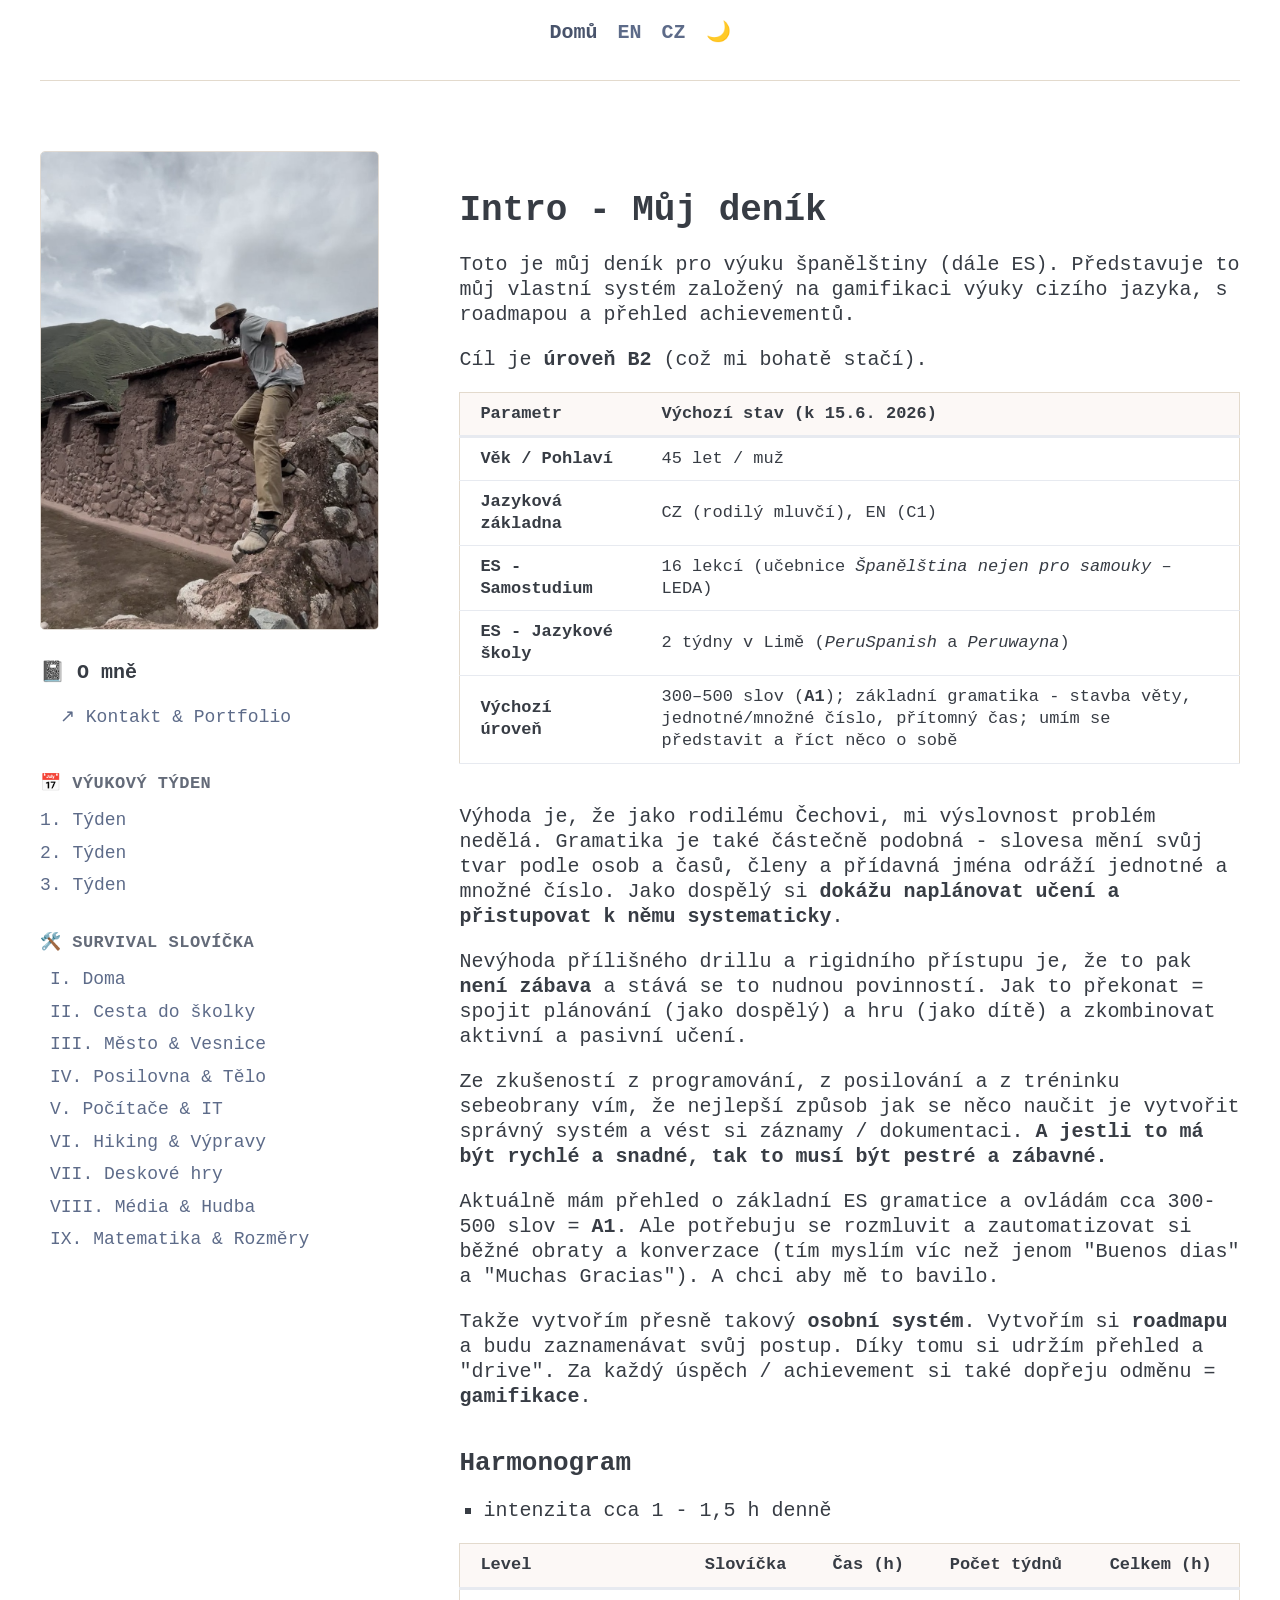
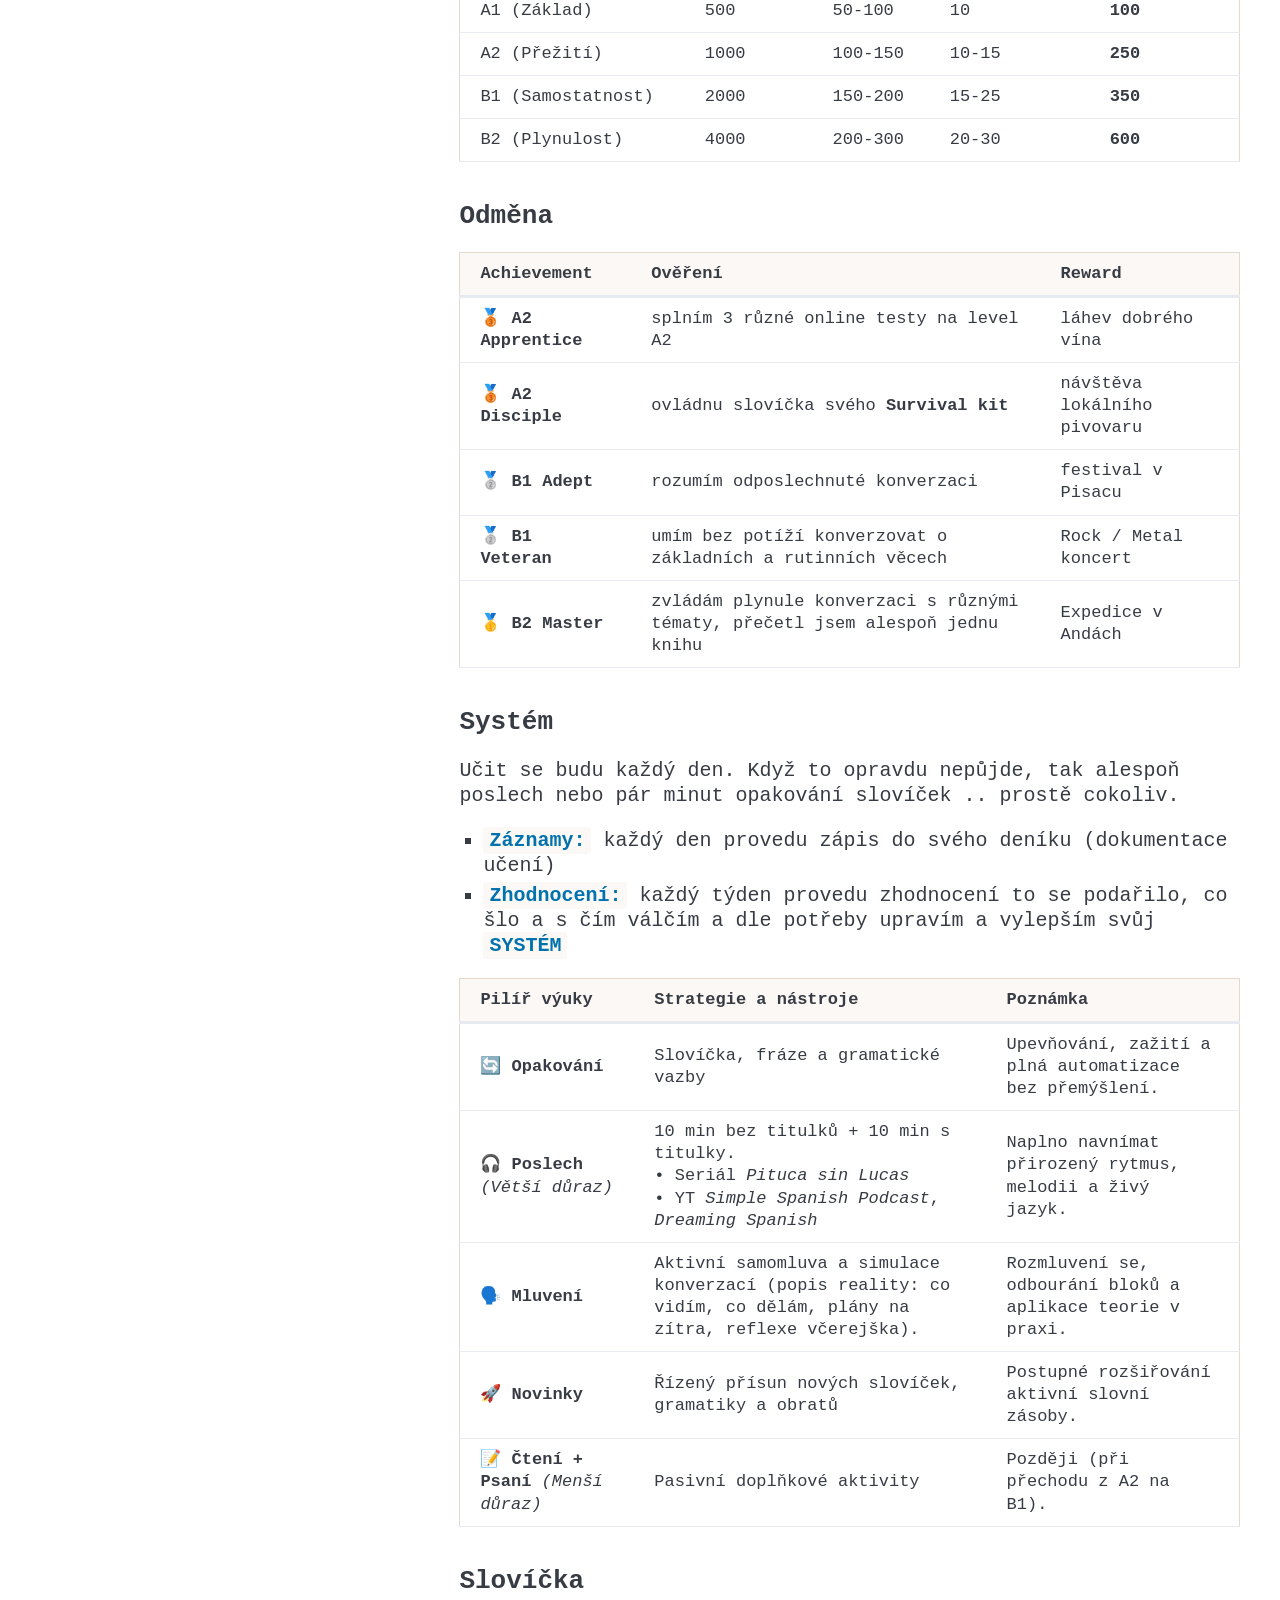
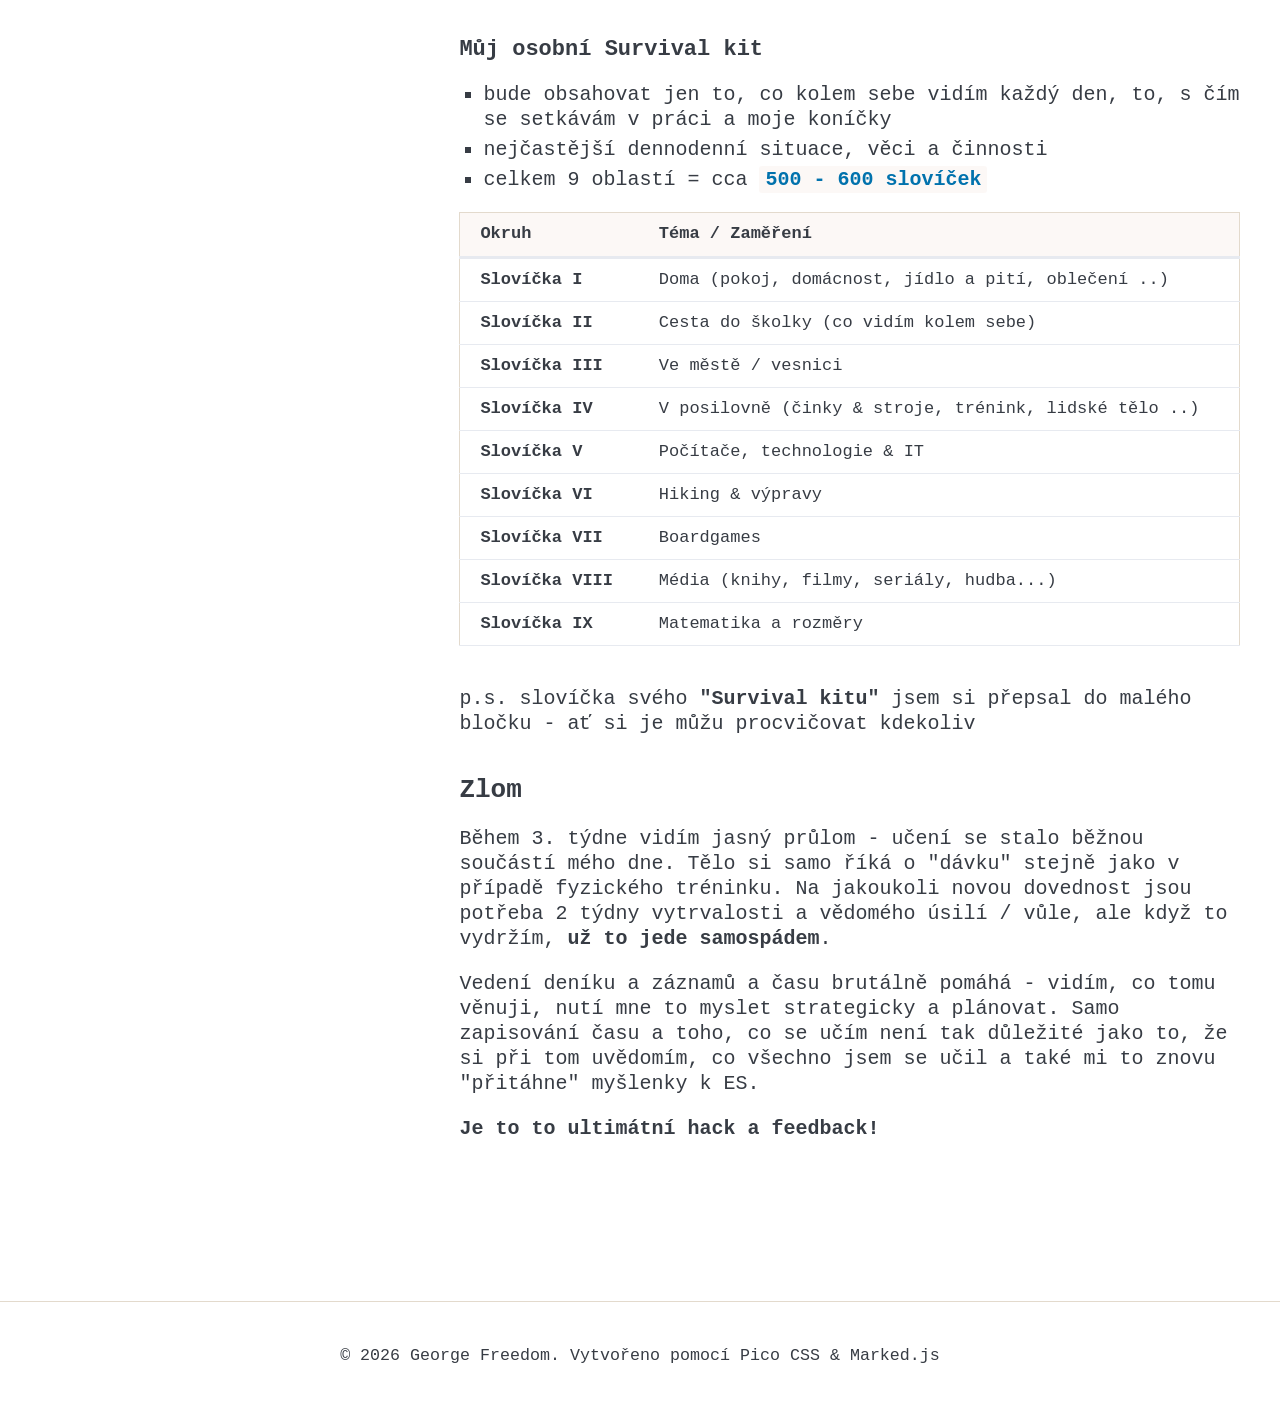
==== commit abfafc91: "Add files via upload" ====
--- a/cz/index.html
+++ b/cz/index.html
@@ -44,11 +44,12 @@
                     <ul>
                         <li><a href="#" class="md-link" data-path="cz_content/weeks/week1.md">1. Týden</a></li>
                         <li><a href="#" class="md-link" data-path="cz_content/weeks/week2.md">2. Týden</a></li>
+                        <li><a href="#" class="md-link" data-path="cz_content/weeks/week3.md">3. Týden</a></li>
                     </ul>
 
                     <p class="nav-title">🛠️ Survival slovíčka</p>
                     <ul>
-                        <li><a href="#" class="md-link" data-path="cz_content/vocabulary/vocab1.md">I. Dům & Jídlo</a></li>
+                        <li><a href="#" class="md-link" data-path="cz_content/vocabulary/vocab1.md">I. Doma</a></li>
                         <li><a href="#" class="md-link" data-path="cz_content/vocabulary/vocab2.md">II. Cesta do školky</a></li>
                         <li><a href="#" class="md-link" data-path="cz_content/vocabulary/vocab3.md">III. Město & Vesnice</a></li>
                         <li><a href="#" class="md-link" data-path="cz_content/vocabulary/vocab4.md">IV. Posilovna & Tělo</a></li>
--- a/static/css/custom.css
+++ b/static/css/custom.css
@@ -17,6 +17,7 @@
     --pico-primary-underline: rgba(201, 111, 83, 0.4);
     --pico-card-background-color: #f7f3ed;
     --pico-border-color: #e3dacd;
+    --custom-table-header-bg: rgba(201, 111, 83, 0.05);
 }
 
 /* Dark Theme Color Palette */
@@ -28,6 +29,7 @@
     --pico-primary-underline: rgba(222, 136, 109, 0.4);
     --pico-card-background-color: #1c1512;
     --pico-border-color: #2e231f;
+    --custom-table-header-bg: #a0614d;
 }
 
 /* ==========================================================================
@@ -37,8 +39,8 @@
 /* Main text elements designed to evoke a tactile journal feel */
 body, p, li {
     font-family: var(--typewriter-font);
-    line-height: 1.2;
-    font-weight: 520;
+    line-height: 1.25;
+    font-weight: 540;
 }
 
 /* ==========================================================================
@@ -172,7 +174,7 @@
 
 #dynamic-content th {
     font-weight: bold;
-    background-color: rgba(201, 111, 83, 0.05);
+    background-color: var(--custom-table-header-bg);
 }
 
 /* Rendered lists alignment */
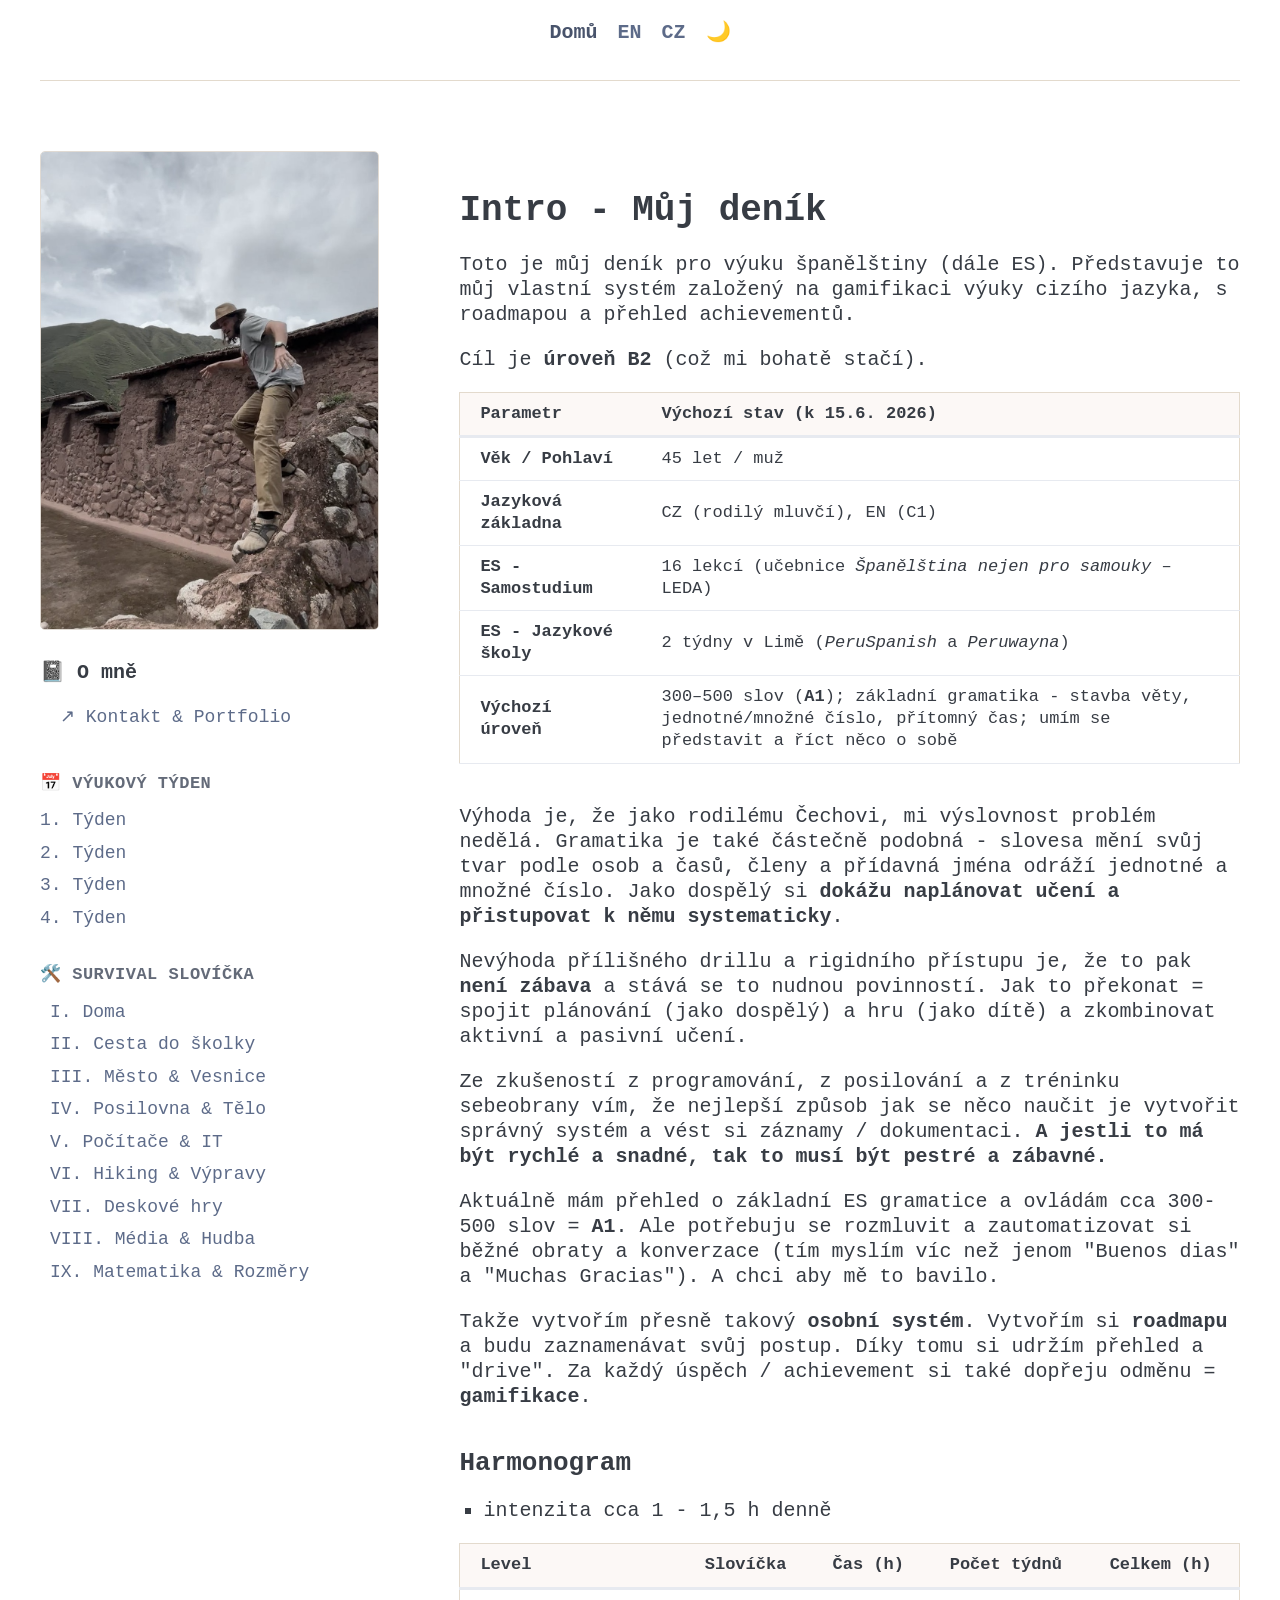
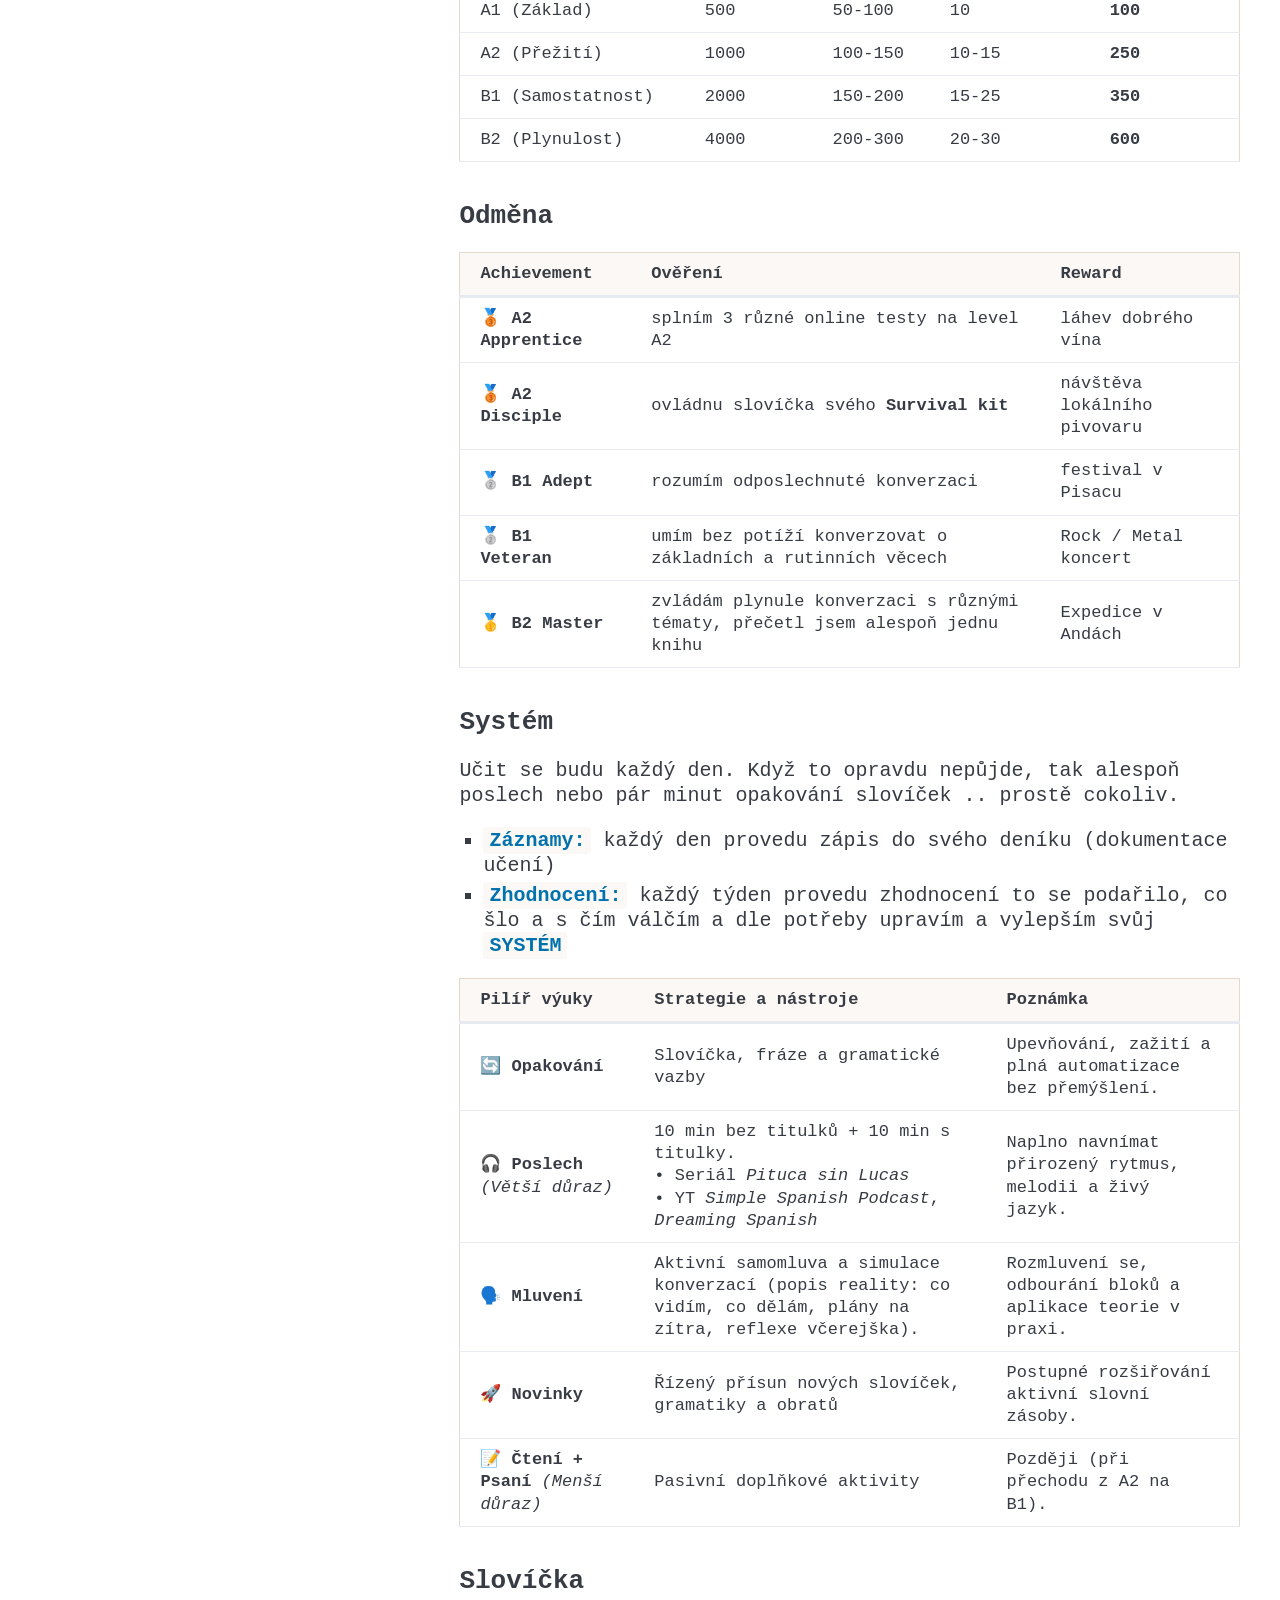
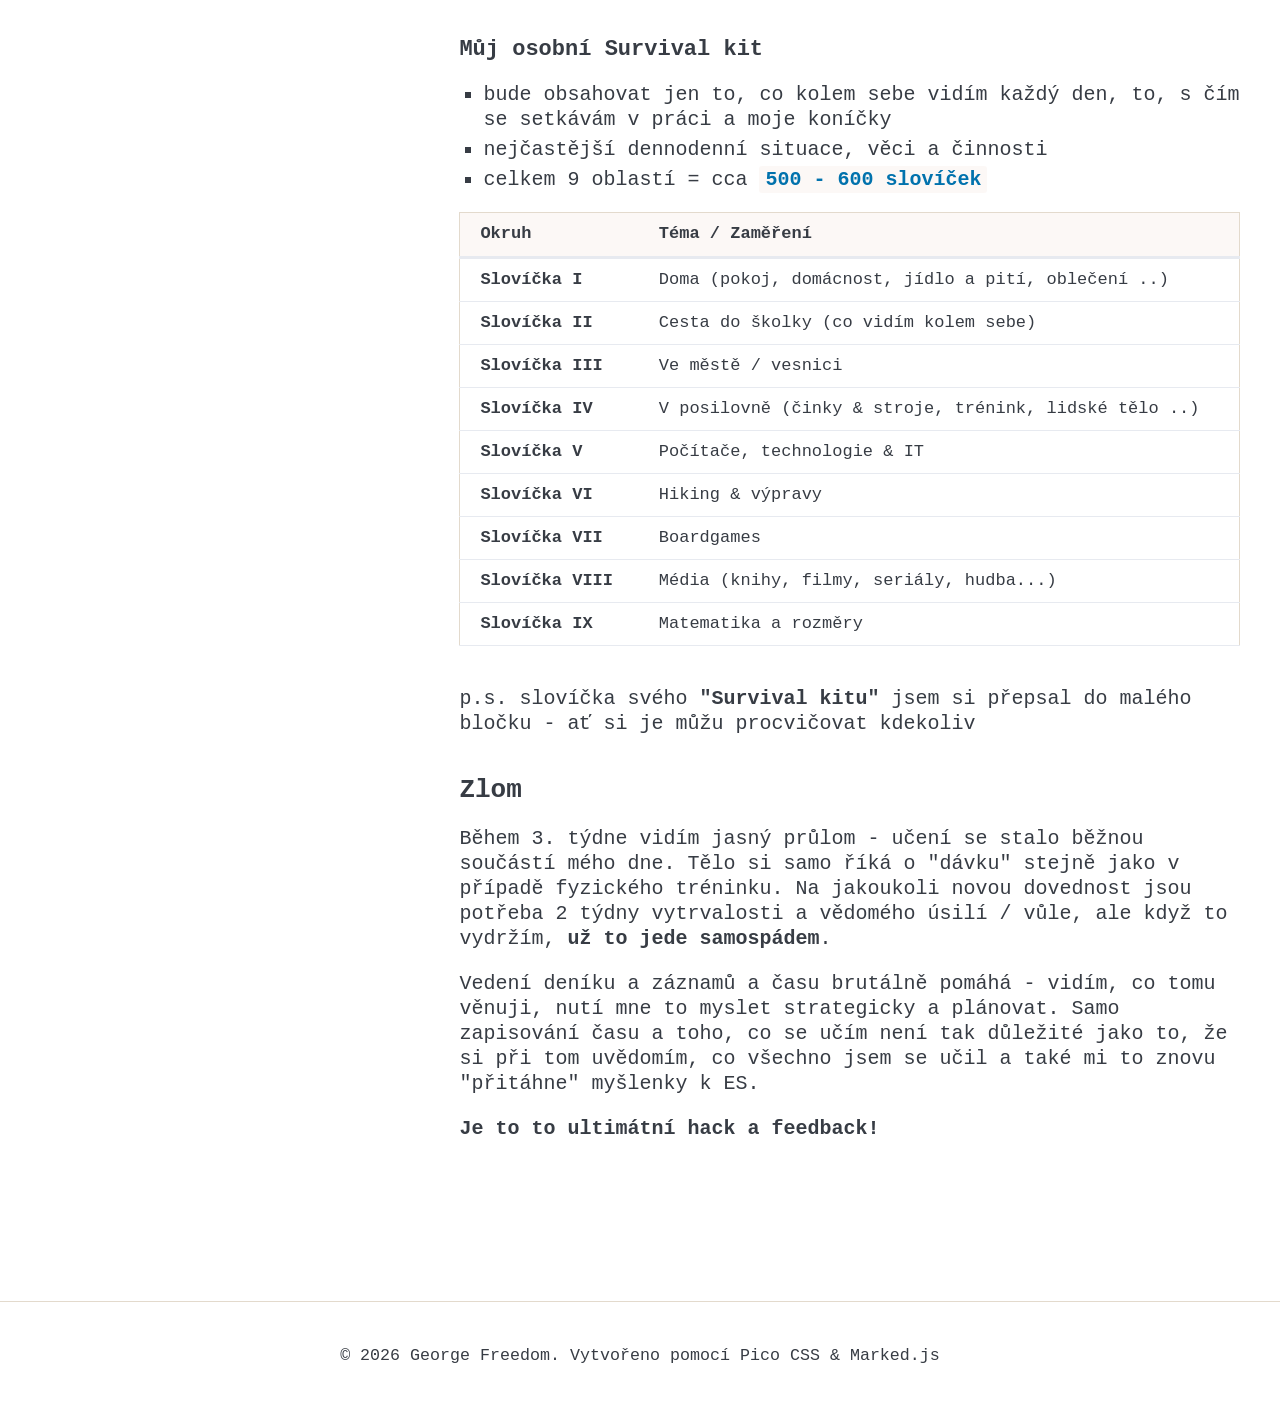
==== commit c8318667: "Add files via upload" ====
--- a/cz/index.html
+++ b/cz/index.html
@@ -45,6 +45,7 @@
                         <li><a href="#" class="md-link" data-path="cz_content/weeks/week1.md">1. Týden</a></li>
                         <li><a href="#" class="md-link" data-path="cz_content/weeks/week2.md">2. Týden</a></li>
                         <li><a href="#" class="md-link" data-path="cz_content/weeks/week3.md">3. Týden</a></li>
+                        <li><a href="#" class="md-link" data-path="cz_content/weeks/week4.md">4. Týden</a></li>
                     </ul>
 
                     <p class="nav-title">🛠️ Survival slovíčka</p>
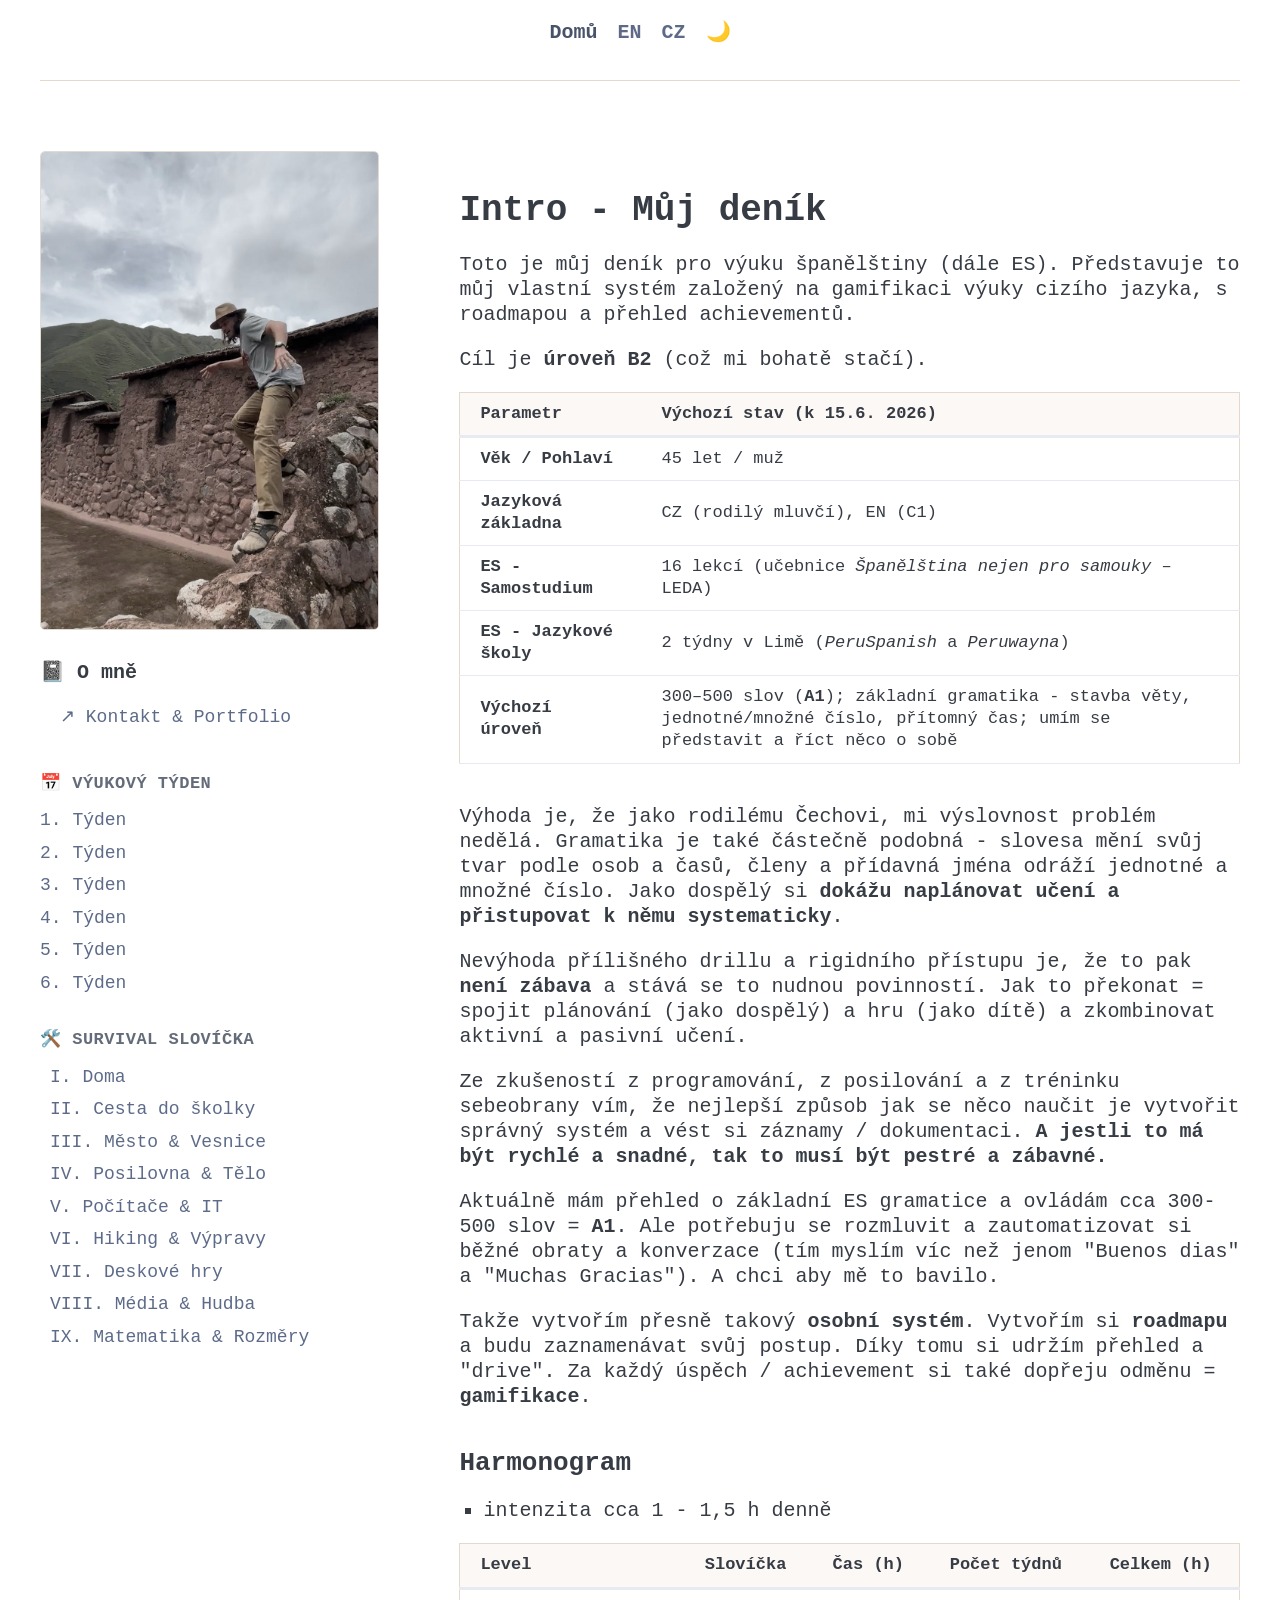
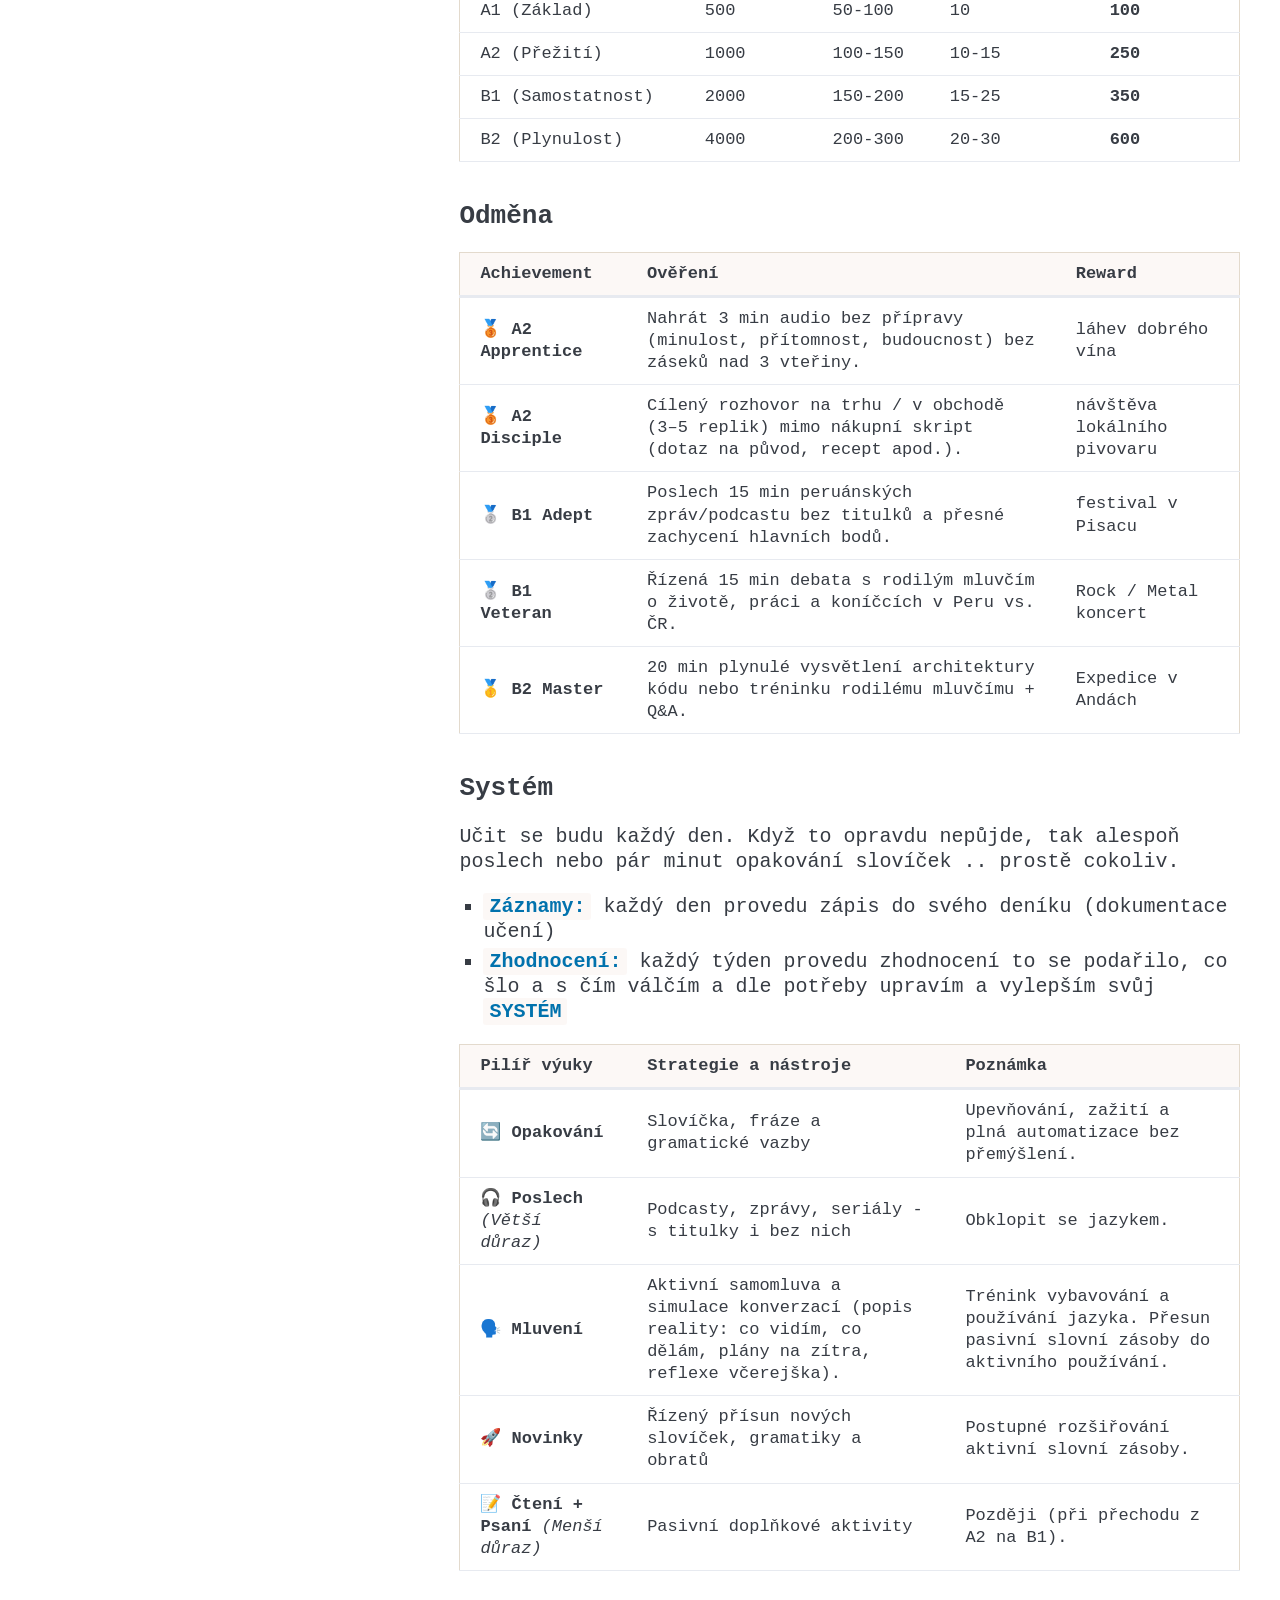
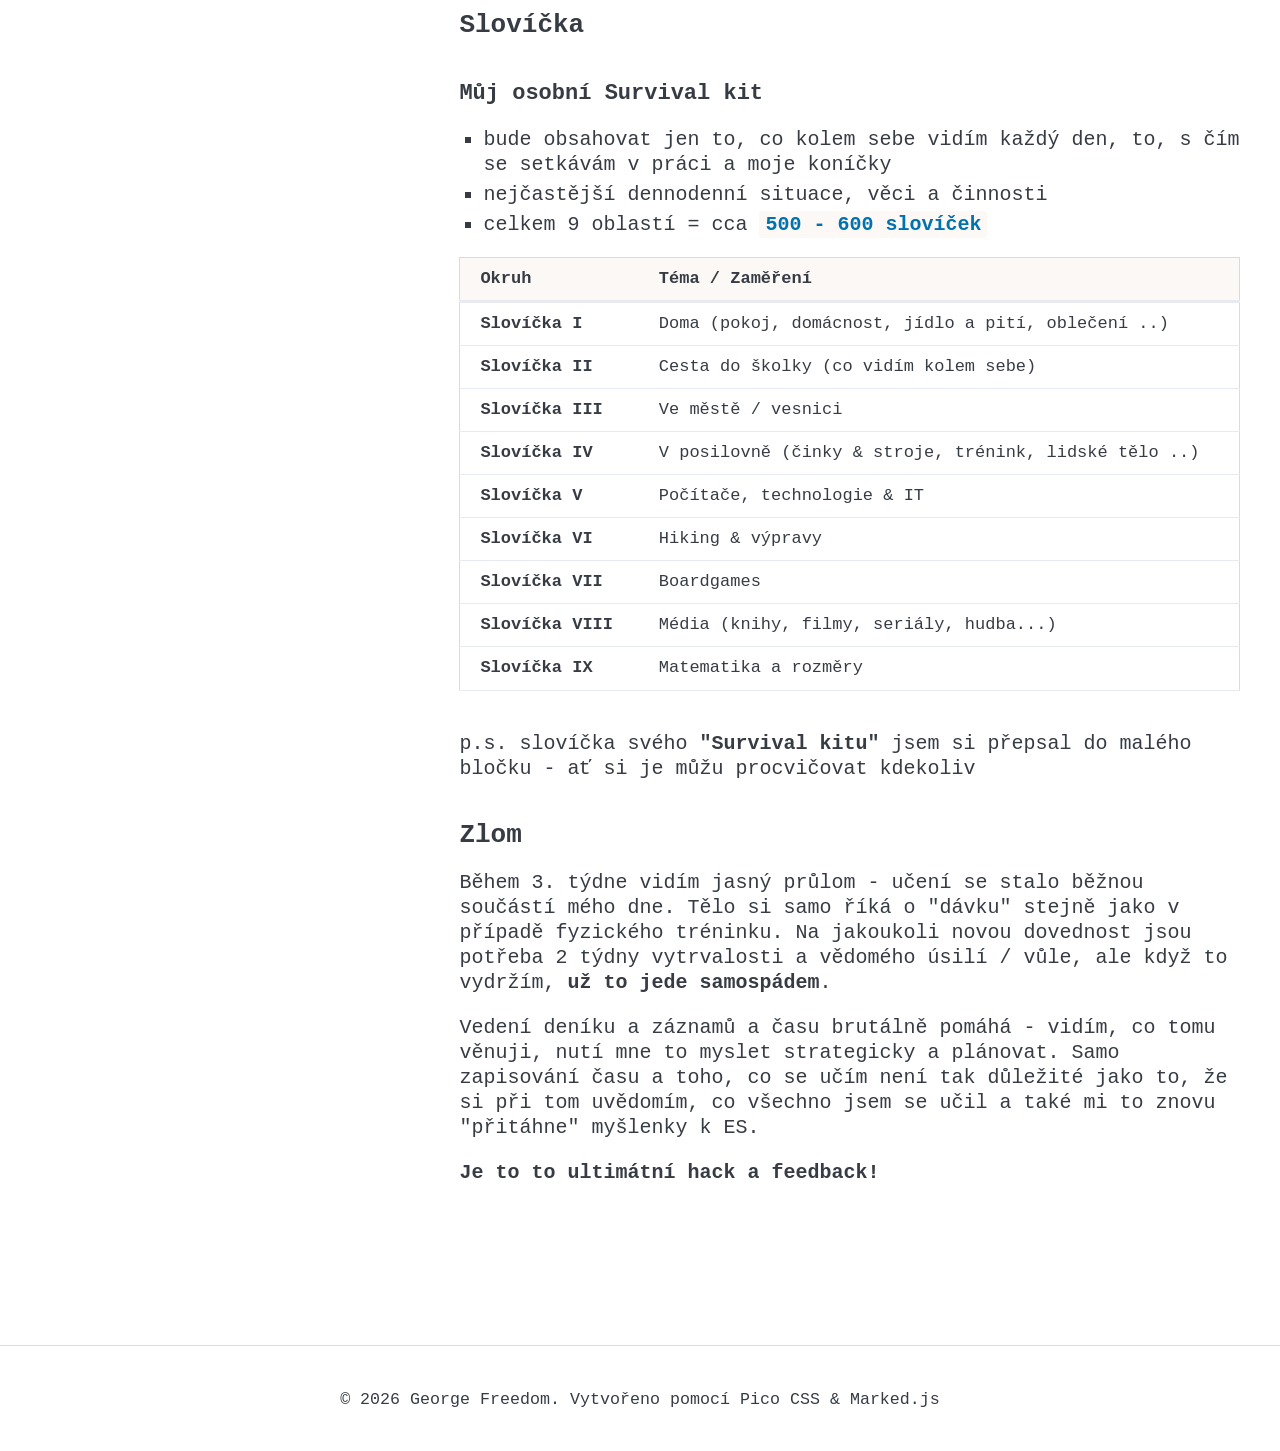
==== commit 4fa9fad4: "Add files via upload" ====
--- a/cz/index.html
+++ b/cz/index.html
@@ -46,6 +46,8 @@
                         <li><a href="#" class="md-link" data-path="cz_content/weeks/week2.md">2. Týden</a></li>
                         <li><a href="#" class="md-link" data-path="cz_content/weeks/week3.md">3. Týden</a></li>
                         <li><a href="#" class="md-link" data-path="cz_content/weeks/week4.md">4. Týden</a></li>
+                        <li><a href="#" class="md-link" data-path="cz_content/weeks/week5.md">5. Týden</a></li>
+                        <li><a href="#" class="md-link" data-path="cz_content/weeks/week6.md">6. Týden</a></li>
                     </ul>
 
                     <p class="nav-title">🛠️ Survival slovíčka</p>
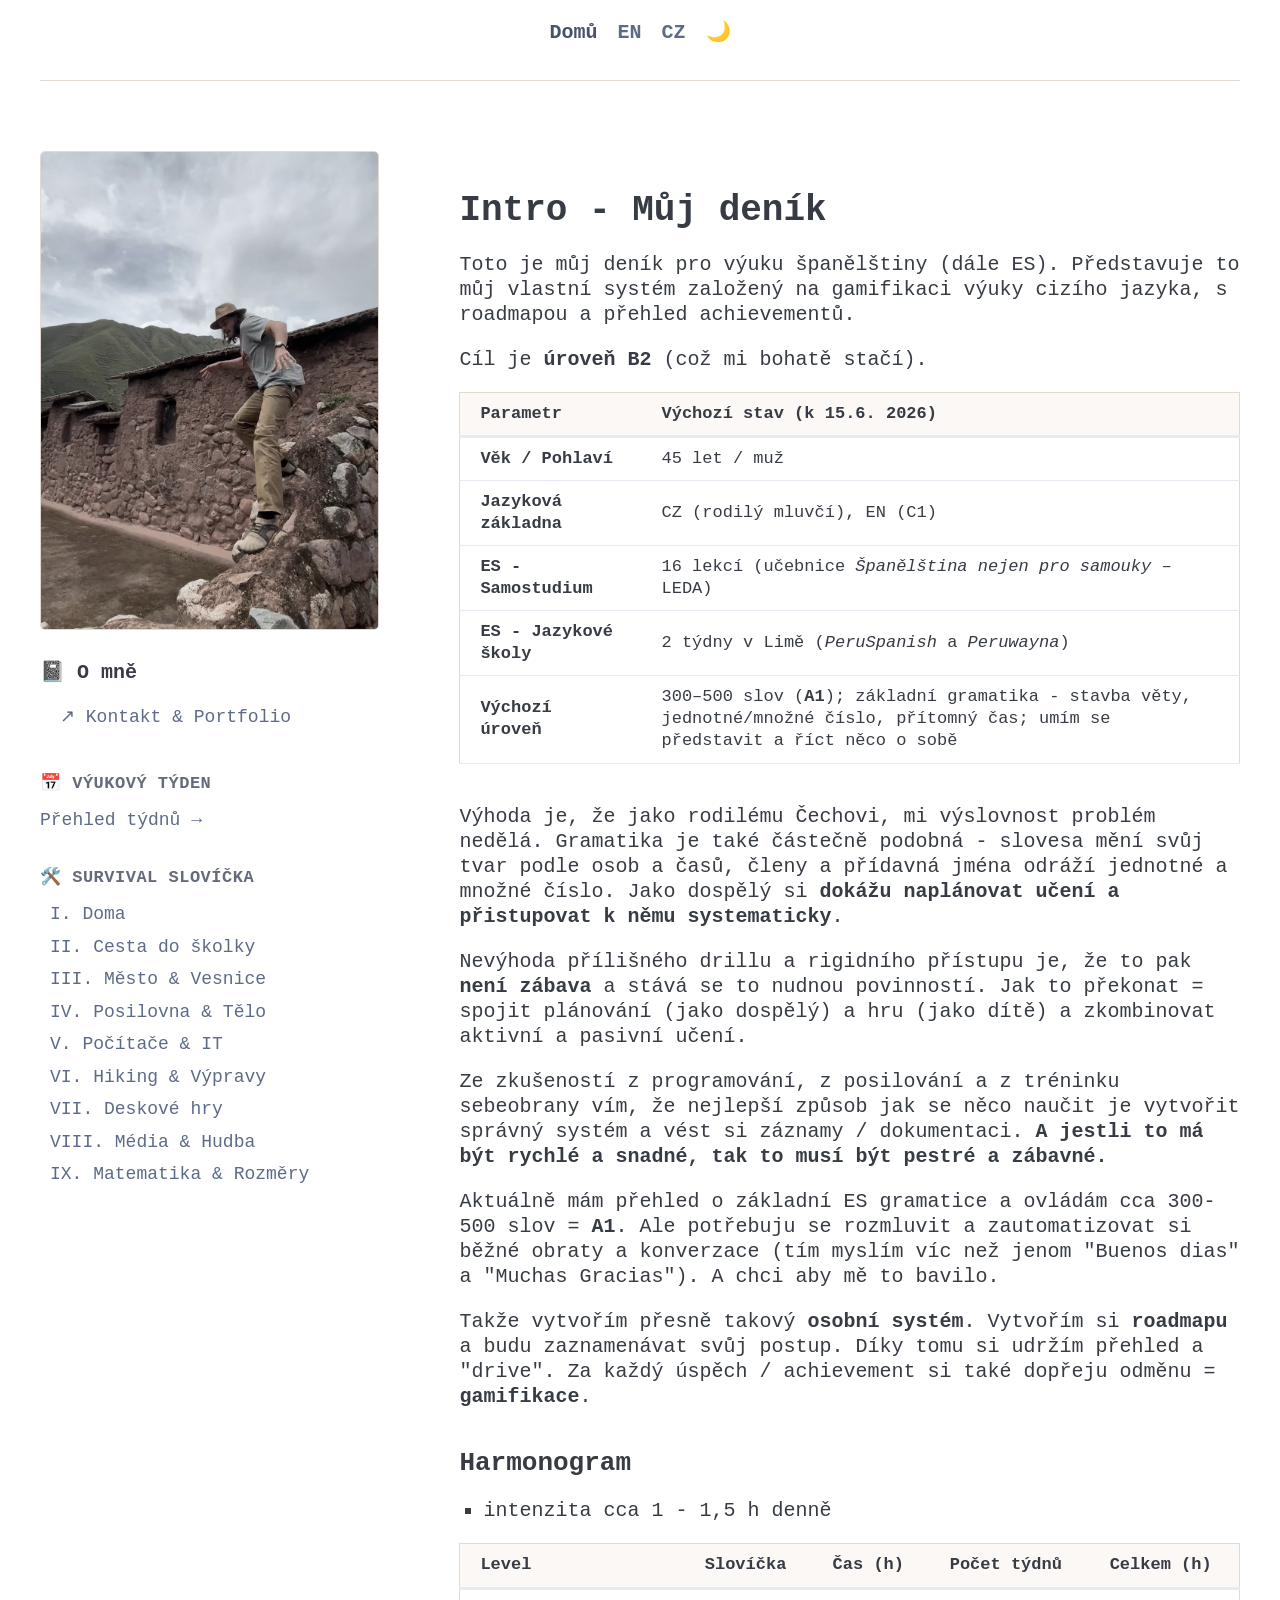
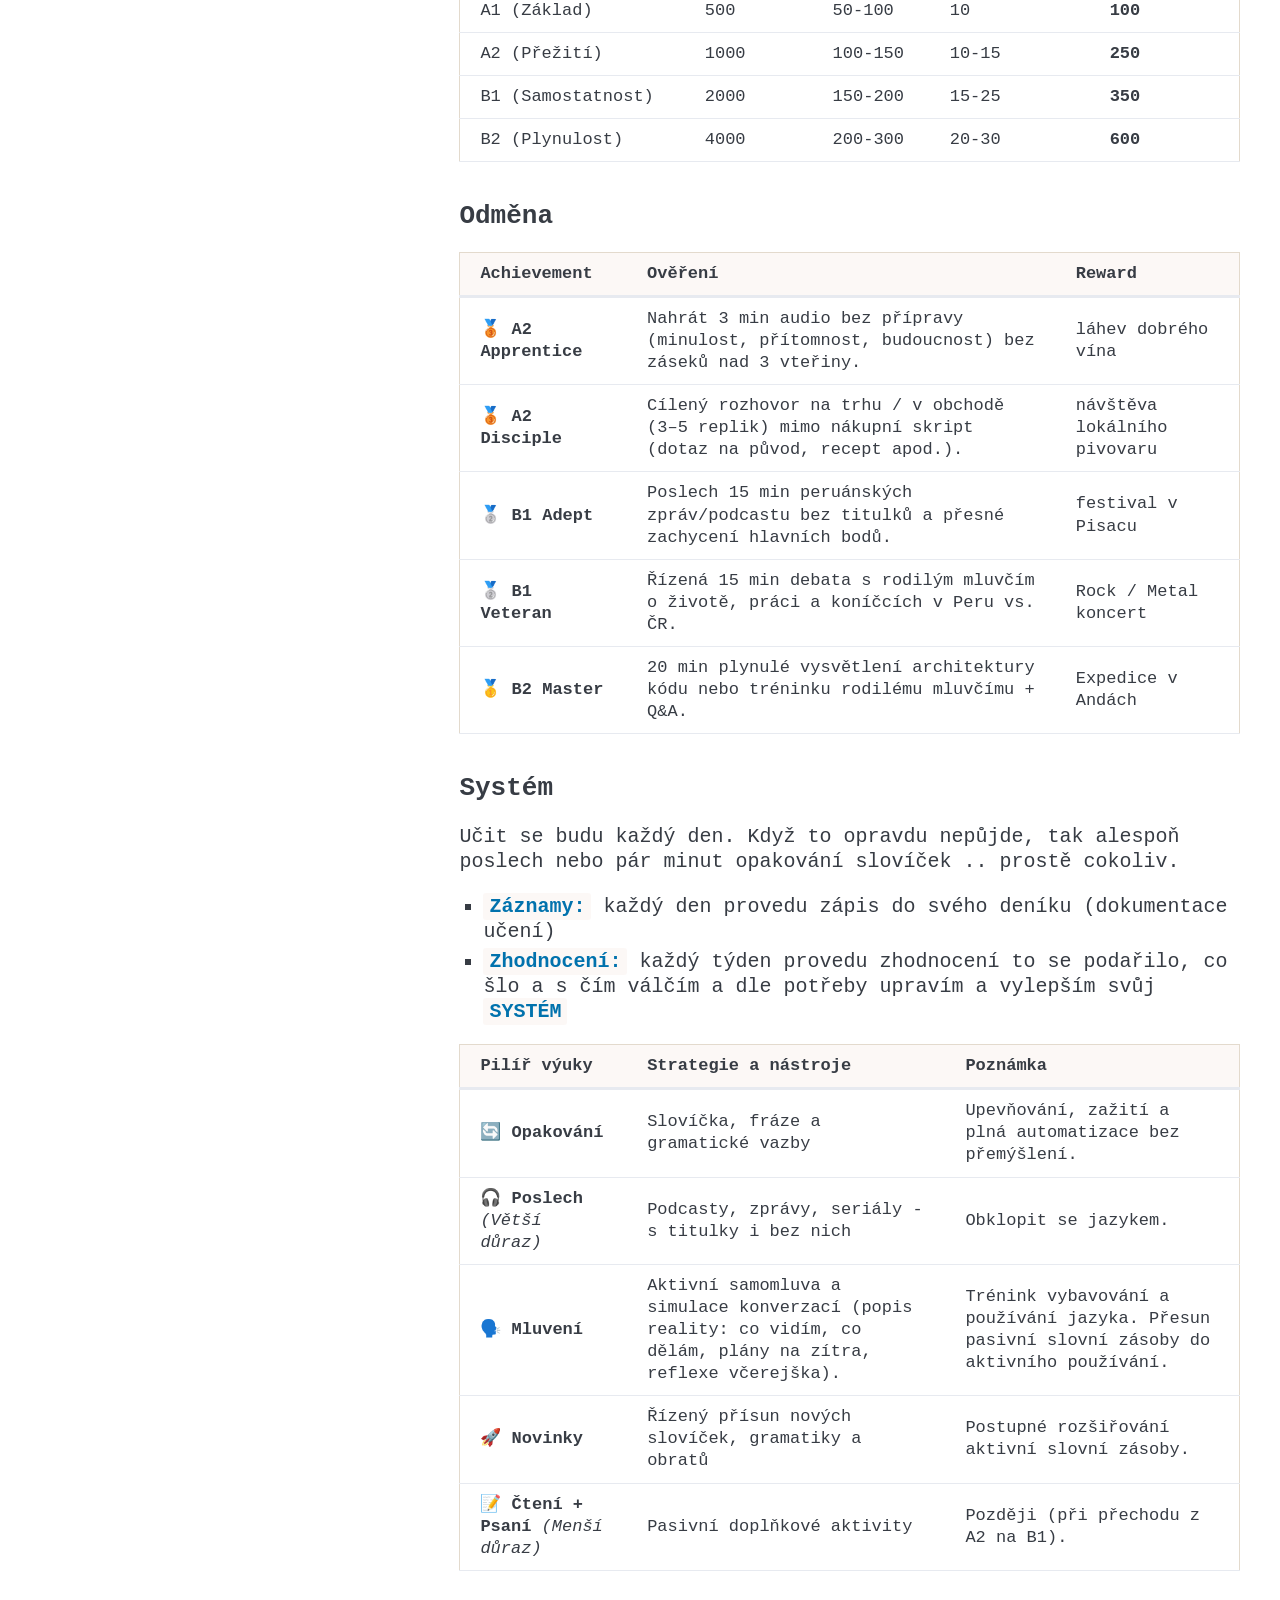
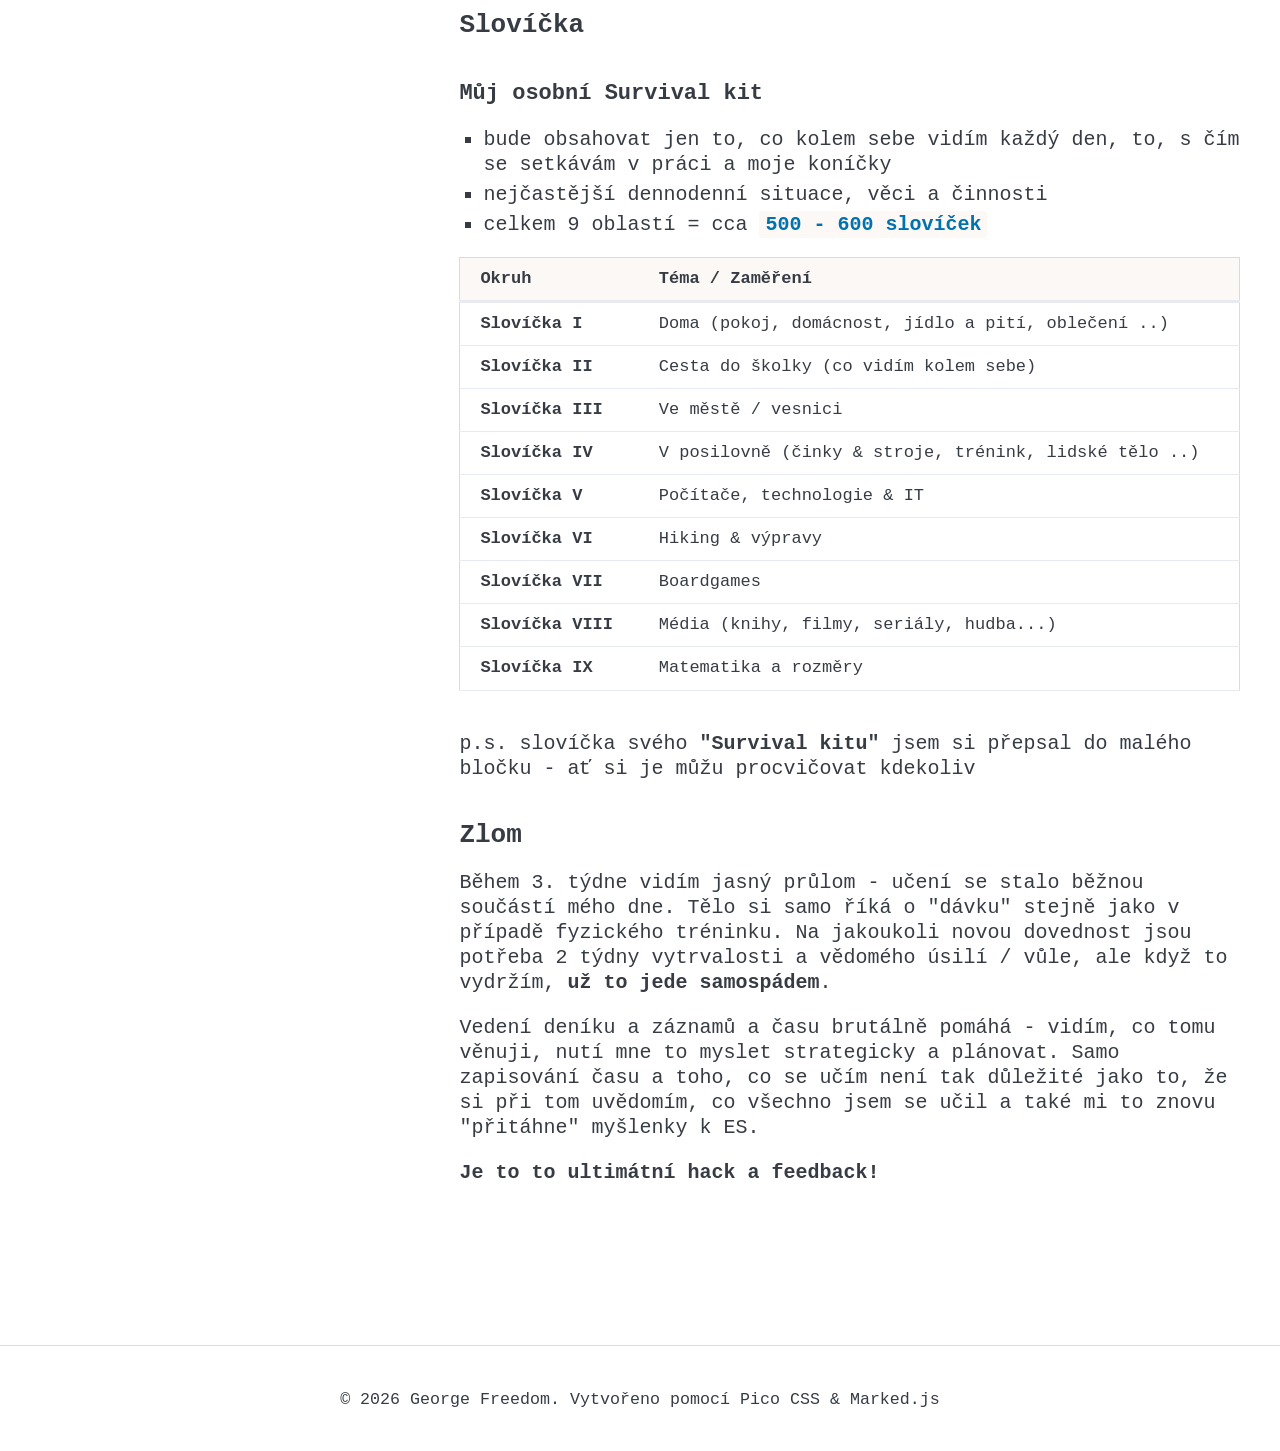
==== commit fa6fe5a4: "Add files via upload" ====
--- a/cz/index.html
+++ b/cz/index.html
@@ -39,15 +39,13 @@
                     </ul>
                 </div>
                 
-                <nav class="journal-nav">
+                <nav class="journal-nav">              
+                    <!-- WEEK overview -->
                     <p class="nav-title">📅 Výukový týden</p>
                     <ul>
-                        <li><a href="#" class="md-link" data-path="cz_content/weeks/week1.md">1. Týden</a></li>
-                        <li><a href="#" class="md-link" data-path="cz_content/weeks/week2.md">2. Týden</a></li>
-                        <li><a href="#" class="md-link" data-path="cz_content/weeks/week3.md">3. Týden</a></li>
-                        <li><a href="#" class="md-link" data-path="cz_content/weeks/week4.md">4. Týden</a></li>
-                        <li><a href="#" class="md-link" data-path="cz_content/weeks/week5.md">5. Týden</a></li>
-                        <li><a href="#" class="md-link" data-path="cz_content/weeks/week6.md">6. Týden</a></li>
+                        <li>
+                            <a href="#" class="md-link" data-path="weeks.md">Přehled týdnů →</a>
+                        </li>
                     </ul>
 
                     <p class="nav-title">🛠️ Survival slovíčka</p>
@@ -159,6 +157,24 @@
                 fetchAndRenderMarkdown(path);
             });
         });
+
+        // Week overview Link Trigger
+        document.getElementById('dynamic-content').addEventListener('click', (e) => {
+            const link = e.target.closest('a');
+
+            if (!link) return;
+
+            const match = link.getAttribute('href')?.match(/^#week([1-6])$/);
+
+            if (!match) return;
+
+            e.preventDefault();
+
+            const weekNumber = match[1];
+            const filePath = `cz_content/weeks/week${weekNumber}.md`;
+
+            fetchAndRenderMarkdown(filePath);
+        });
     </script>
 </body>
 </html>
